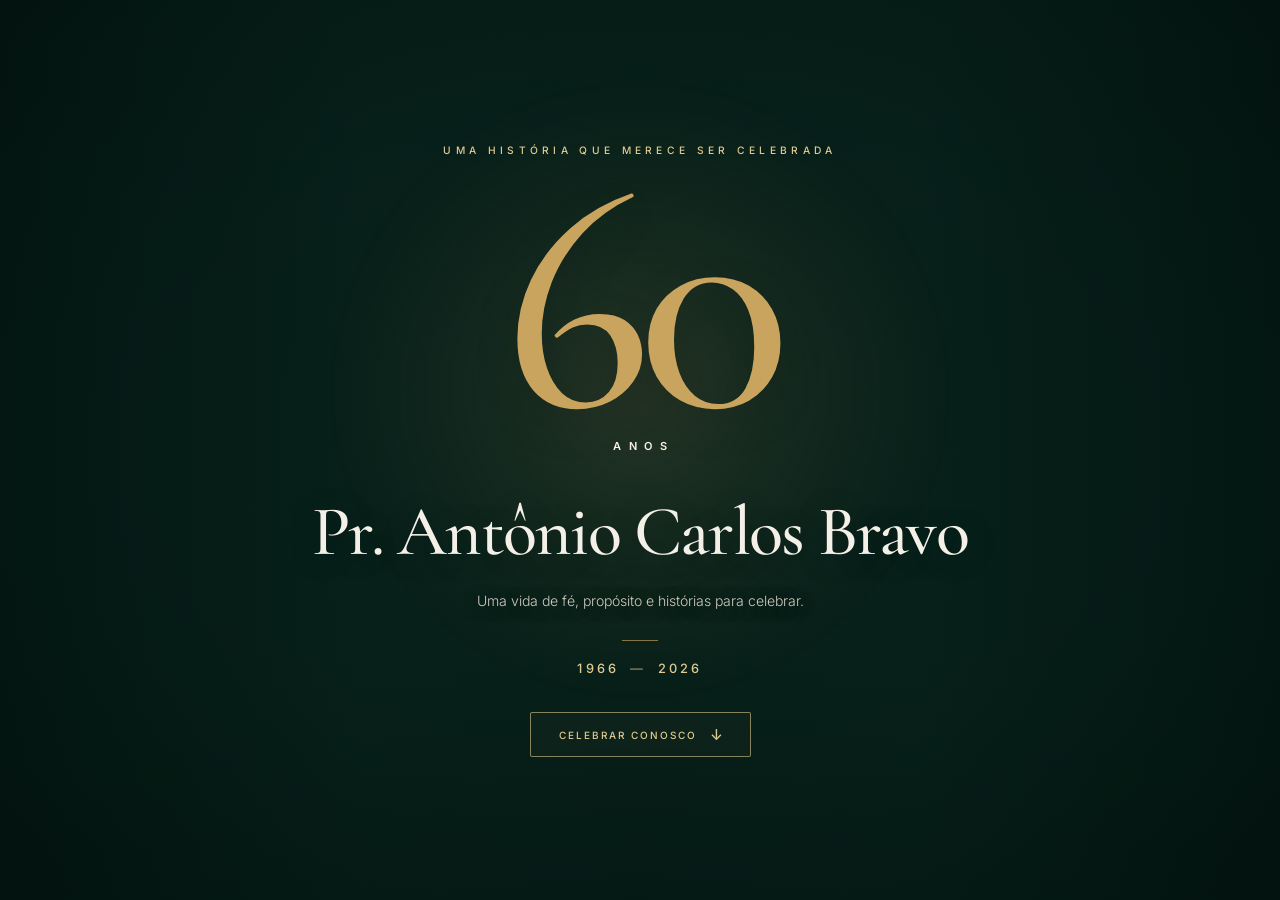
==== index.html @ b77ec7ce "Update index.html" ====
<!DOCTYPE html>
<html lang="pt-BR">

<head>
  <meta charset="UTF-8">

  <meta
    name="viewport"
    content="width=device-width, initial-scale=1.0"
  >

  <meta name="theme-color" content="#071d18">

  <title>60 anos | Uma história para celebrar</title>

  <!-- Fontes -->
  <link rel="preconnect" href="https://fonts.googleapis.com">

  <link
    rel="preconnect"
    href="https://fonts.gstatic.com"
    crossorigin
  >

  <link
    href="https://fonts.googleapis.com/css2?family=Cormorant+Garamond:wght@400;500;600&family=Inter:wght@300;400;500;600&display=swap"
    rel="stylesheet"
  >

  <link rel="stylesheet" href="style.css">
</head>


<body>

  <!-- ============================= -->
  <!-- CAPA DO CONVITE -->
  <!-- ============================= -->

 <section class="hero">

  <!-- Foto com efeito de memória -->
  <div 
    class="hero-photo"
    aria-hidden="true"
  ></div>

  <!-- Tom verde cinematográfico -->
  <div 
    class="hero-overlay"
    aria-hidden="true"
  ></div>

  <!-- Luz dourada -->
  <div 
    class="hero-glow"
    aria-hidden="true"
  ></div>

    <!-- Conteúdo -->
    <div class="hero-content">

      <p class="eyebrow">
        Uma história que merece ser celebrada
      </p>


      <div class="anniversary">

        <span class="number">
          60
        </span>

        <span class="years">
          ANOS
        </span>

      </div>


      <h1>
        Pr. Antônio Carlos Bravo
      </h1>


      <p class="description">
        Uma vida de fé, propósito e histórias para celebrar.
      </p>


      <div class="divider"></div>


      <p class="period">
        1966 <span>—</span> 2026
      </p>


      <a
        href="#experiencia"
        class="celebrate-button"
      >

        <span class="button-text">
          Celebrar conosco
        </span>

        <span
          class="arrow"
          aria-hidden="true"
        >
          ↓
        </span>

      </a>

    </div>

  </section>


  <!-- ============================= -->
  <!-- PRÓXIMA ETAPA -->
  <!-- ============================= -->

  <main id="experiencia">

    <!--
      Na próxima etapa colocaremos aqui:

      - convite
      - data
      - horário
      - localização
      - linha do tempo
      - 20 anos em Sinop
      - confirmação
      - Pix
    -->

  </main>

</body>

</html>
---- style.css ----
/* =========================================================
   RESET
========================================================= */

* {
  margin: 0;
  padding: 0;
  box-sizing: border-box;
}


:root {

  /* verdes */

  --verde-principal: #123b32;

  --verde-profundo: #071d18;

  --verde-preto: #04130f;


  /* dourados */

  --dourado: #c9a45f;

  --dourado-claro: #e1ca91;


  /* neutros */

  --marfim: #f5f0e7;

  --cinza-claro: #d1cac0;
}


html {
  scroll-behavior: smooth;
}


body {

  min-height: 100%;

  background: var(--verde-profundo);

  color: var(--marfim);

  font-family: "Inter", sans-serif;

  -webkit-font-smoothing: antialiased;

  text-rendering: optimizeLegibility;
}



/* =========================================================
   CAPA
========================================================= */

.hero {

  width: 100%;

  min-height: 100vh;
  min-height: 100svh;

  position: relative;

  display: flex;

  align-items: center;

  justify-content: center;

  overflow: hidden;

  padding:

    max(45px, env(safe-area-inset-top))

    24px

    max(45px, env(safe-area-inset-bottom));

  text-align: center;

  isolation: isolate;

  background: var(--verde-profundo);
}



/* =========================================================
   FOTO
========================================================= */

.hero-photo {

  position: absolute;

  inset: -2%;

  z-index: -4;

  background-image:
    url("images/pastor-casal.jpg");

  background-size: cover;

  /*
    Ajustado pensando especificamente
    na foto vertical do casal.
  */

  background-position:
    center 25%;

  filter:

    saturate(0.72)

    contrast(0.93)

    brightness(0.78);

  transform: scale(1.035);
}



/* =========================================================
   CAMADA VERDE SOBRE A FOTO
========================================================= */

.hero-overlay {

  position: absolute;

  inset: 0;

  z-index: -3;

  background:

    /*
      Escurecimento lateral.
      Ajuda o texto a continuar protagonista.
    */

    linear-gradient(
      90deg,

      rgba(4, 24, 19, 0.90) 0%,

      rgba(7, 35, 28, 0.66) 28%,

      rgba(7, 35, 28, 0.55) 50%,

      rgba(7, 35, 28, 0.66) 72%,

      rgba(4, 24, 19, 0.90) 100%
    ),


    /*
      Gradiente vertical.
      Faz a fotografia desaparecer no verde.
    */

    linear-gradient(
      180deg,

      rgba(7, 29, 24, 0.58) 0%,

      rgba(7, 29, 24, 0.62) 40%,

      rgba(7, 29, 24, 0.82) 72%,

      rgba(4, 19, 15, 0.97) 100%
    );
}



/*
  Pequena vinheta para criar
  aparência mais editorial.
*/

.hero::after {

  content: "";

  position: absolute;

  inset: 0;

  z-index: -2;

  pointer-events: none;

  background:

    radial-gradient(
      ellipse at center,

      transparent 20%,

      rgba(2, 15, 12, 0.08) 55%,

      rgba(2, 15, 12, 0.48) 100%
    );
}



/* =========================================================
   LUZ DOURADA
========================================================= */

.hero-glow {

  position: absolute;

  z-index: -1;

  top: 10%;

  left: 50%;

  width: min(600px, 75vw);

  aspect-ratio: 1;

  transform:
    translateX(-50%);

  border-radius: 50%;

  background:

    radial-gradient(
      circle,

      rgba(201, 164, 95, 0.16) 0%,

      rgba(201, 164, 95, 0.07) 35%,

      transparent 70%
    );

  filter: blur(25px);

  pointer-events: none;
}



/* =========================================================
   CONTEÚDO
========================================================= */

.hero-content {

  width: 100%;

  max-width: 900px;

  position: relative;

  z-index: 2;

  display: flex;

  flex-direction: column;

  align-items: center;

  animation:

    entrance

    1.25s

    cubic-bezier(.22, .61, .36, 1)

    both;
}



/* =========================================================
   TEXTO SUPERIOR
========================================================= */

.eyebrow {

  margin-bottom: clamp(
    32px,
    5vh,
    50px
  );

  color: var(--dourado-claro);

  font-size: clamp(
    9px,
    0.8vw,
    12px
  );

  font-weight: 500;

  line-height: 1.5;

  letter-spacing: 0.42em;

  text-transform: uppercase;
}



/* =========================================================
   60 ANOS
========================================================= */

.anniversary {

  display: flex;

  flex-direction: column;

  align-items: center;

  margin-bottom: clamp(
    32px,
    5vh,
    52px
  );
}


.number {

  display: block;

  font-family:
    "Cormorant Garamond",
    serif;

  font-size: clamp(
    180px,
    25vw,
    330px
  );

  font-weight: 500;

  line-height: 0.63;

  letter-spacing: -0.045em;

  color: var(--dourado);

  text-shadow:

    0 15px 45px
    rgba(0, 0, 0, 0.15);
}


.years {

  display: block;

  margin-top: clamp(
    32px,
    4vh,
    44px
  );

  padding-left: 0.7em;

  color: var(--marfim);

  font-size: 11px;

  font-weight: 600;

  line-height: 1;

  letter-spacing: 0.7em;

  text-transform: uppercase;
}



/* =========================================================
   NOME
========================================================= */

h1 {

  max-width: 900px;

  margin-bottom: 22px;

  color: var(--marfim);

  font-family:
    "Cormorant Garamond",
    serif;

  font-size: clamp(
    44px,
    5.5vw,
    82px
  );

  font-weight: 500;

  line-height: 0.98;

  letter-spacing: -0.025em;

  text-shadow:

    0 4px 30px
    rgba(0, 0, 0, 0.25);
}



/* =========================================================
   FRASE
========================================================= */

.description {

  max-width: 520px;

  color: var(--cinza-claro);

  font-size: clamp(
    13px,
    1.1vw,
    16px
  );

  font-weight: 300;

  line-height: 1.8;

  text-shadow:

    0 2px 15px
    rgba(0, 0, 0, 0.5);
}



/* =========================================================
   PEQUENO DIVISOR
========================================================= */

.divider {

  width: 36px;

  height: 1px;

  margin: 27px 0 22px;

  background:
    rgba(201, 164, 95, 0.65);
}



/* =========================================================
   1966 — 2026
========================================================= */

.period {

  color: var(--dourado-claro);

  font-size: clamp(
    11px,
    1vw,
    14px
  );

  font-weight: 500;

  line-height: 1;

  letter-spacing: 0.25em;
}


.period span {

  display: inline-block;

  margin:

    0

    5px;

  opacity: 0.65;
}



/* =========================================================
   BOTÃO
========================================================= */

.celebrate-button {

  display: inline-flex;

  align-items: center;

  justify-content: center;

  gap: 13px;

  margin-top: clamp(
    28px,
    4vh,
    40px
  );

  padding:

    14px

    25px

    14px

    28px;

  border:

    1px solid

    rgba(225, 202, 145, 0.58);

  border-radius: 2px;

  background:

    rgba(201, 164, 95, 0.035);

  color: var(--dourado-claro);

  font-size: 10px;

  font-weight: 500;

  line-height: 1;

  letter-spacing: 0.2em;

  text-decoration: none;

  text-transform: uppercase;

  backdrop-filter:
    blur(4px);

  -webkit-backdrop-filter:
    blur(4px);

  transition:

    color 0.35s ease,

    background 0.35s ease,

    border-color 0.35s ease,

    transform 0.35s ease,

    box-shadow 0.35s ease;
}


.celebrate-button:hover {

  color: var(--verde-profundo);

  background: var(--dourado-claro);

  border-color:
    var(--dourado-claro);

  transform:
    translateY(-3px);

  box-shadow:

    0 15px 40px

    rgba(0, 0, 0, 0.18);
}


.arrow {

  display: inline-block;

  color: inherit;

  font-size: 15px;

  line-height: 1;

  transition:
    transform 0.35s ease;
}


.celebrate-button:hover .arrow {

  transform:
    translateY(3px);
}



/* =========================================================
   ANIMAÇÃO DE ENTRADA
========================================================= */

@keyframes entrance {

  from {

    opacity: 0;

    transform:
      translateY(18px);

  }


  to {

    opacity: 1;

    transform:
      translateY(0);

  }

}



/* =========================================================
   TABLET
========================================================= */

@media (max-width: 900px) {

  .hero-photo {

    background-position:
      center 20%;

  }

}



/* =========================================================
   CELULAR
========================================================= */

@media (max-width: 600px) {

  .hero {

    align-items: center;

    padding:

      max(35px, env(safe-area-inset-top))

      20px

      max(35px, env(safe-area-inset-bottom));

  }


  /*
    No celular a foto vertical
    funciona particularmente bem.
  */

  .hero-photo {

    inset: 0;

    background-size: cover;

    background-position:
      center 18%;

    filter:

      saturate(0.68)

      contrast(0.92)

      brightness(0.72);

    transform: none;

  }


  /*
    Deixamos a fotografia ainda mais
    discreta para não competir com o 60.
  */

  .hero-overlay {

    background:

      linear-gradient(
        90deg,

        rgba(4, 24, 19, 0.73),

        rgba(7, 35, 28, 0.53),

        rgba(4, 24, 19, 0.73)
      ),

      linear-gradient(
        180deg,

        rgba(7, 29, 24, 0.57) 0%,

        rgba(7, 29, 24, 0.64) 48%,

        rgba(4, 19, 15, 0.96) 100%
      );

  }


  .eyebrow {

    max-width: 280px;

    margin-bottom: 36px;

    font-size: 9px;

    letter-spacing: 0.35em;

  }


  .number {

    font-size:
      clamp(
        155px,
        52vw,
        220px
      );

  }


  .years {

    margin-top: 28px;

    font-size: 9px;

    letter-spacing: 0.62em;

  }


  .anniversary {

    margin-bottom: 40px;

  }


  h1 {

    max-width: 340px;

    font-size:
      clamp(
        42px,
        13vw,
        58px
      );

  }


  .description {

    max-width: 310px;

    font-size: 13px;

    line-height: 1.7;

  }


  .divider {

    margin:
      23px
      0
      20px;

  }


  .period {

    font-size: 11px;

  }


  .celebrate-button {

    margin-top: 28px;

    padding:
      14px
      22px
      14px
      25px;

    font-size: 9px;

  }

}



/* =========================================================
   CELULARES BAIXOS
========================================================= */

@media (
  max-width: 600px
)
and (
  max-height: 720px
) {

  .hero {

    padding-top: 25px;

    padding-bottom: 25px;

  }


  .eyebrow {

    margin-bottom: 25px;

  }


  .number {

    font-size: 145px;

  }


  .years {

    margin-top: 23px;

  }


  .anniversary {

    margin-bottom: 30px;

  }


  h1 {

    font-size: 40px;

    margin-bottom: 14px;

  }


  .divider {

    margin:
      17px
      0;

  }


  .celebrate-button {

    margin-top: 22px;

  }

}



/* =========================================================
   ACESSIBILIDADE
========================================================= */

@media (
  prefers-reduced-motion: reduce
) {

  html {

    scroll-behavior: auto;

  }


  .hero-content {

    animation: none;

  }


  .celebrate-button,
  .arrow {

    transition: none;

  }

}
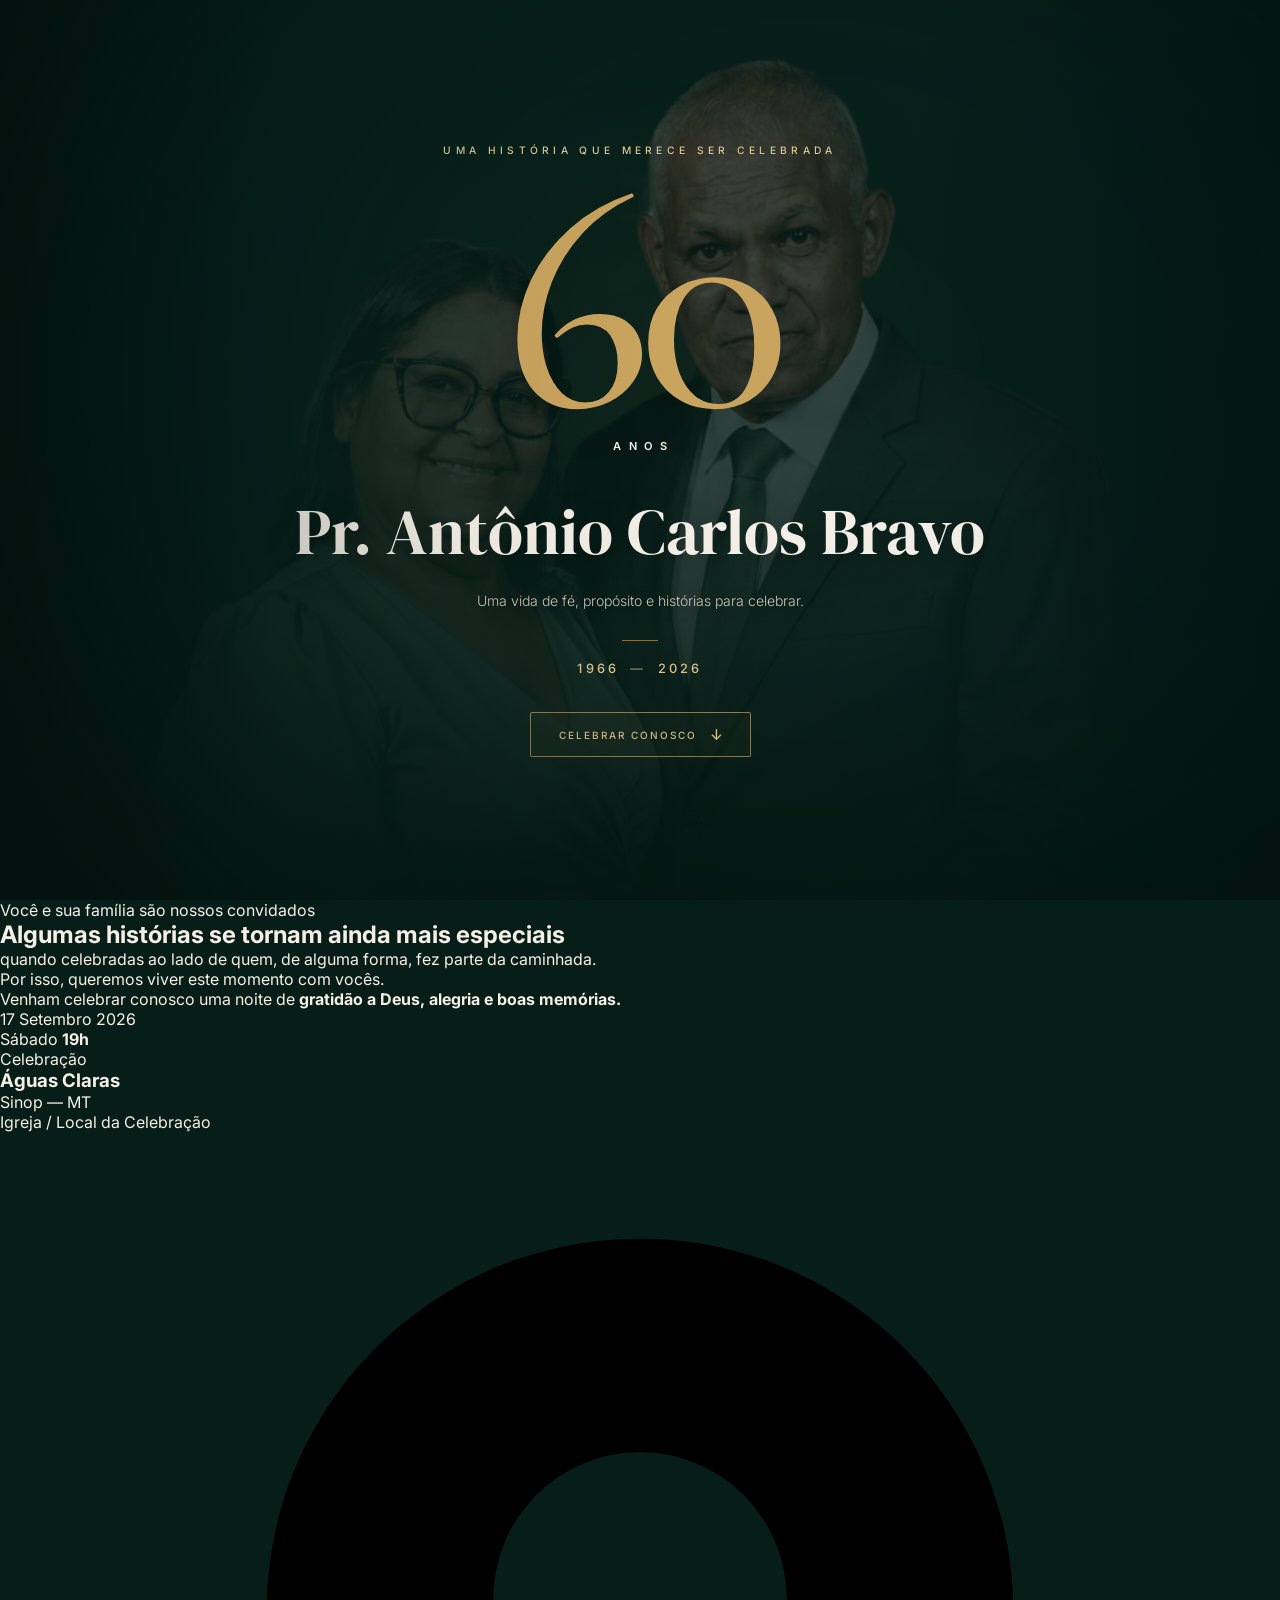
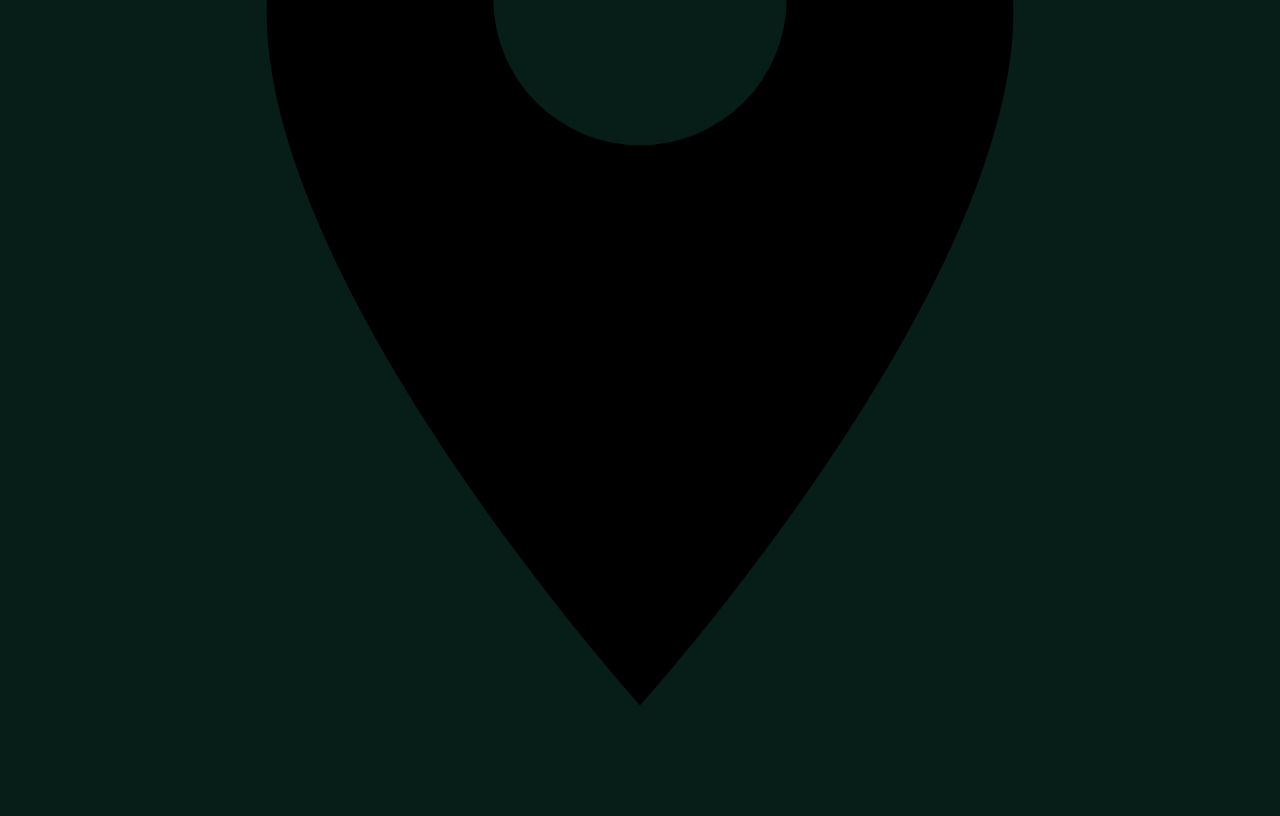
==== commit 591d7a65: "Update index.html" ====
--- a/index.html
+++ b/index.html
@@ -22,10 +22,10 @@
     crossorigin
   >
 
-  <link
-    href="https://fonts.googleapis.com/css2?family=Cormorant+Garamond:wght@400;500;600&family=Inter:wght@300;400;500;600&display=swap"
-    rel="stylesheet"
-  >
+<link
+  href="https://fonts.googleapis.com/css2?family=Cormorant+Garamond:wght@400;500;600&family=DM+Serif+Display&family=Inter:wght@300;400;500;600&display=swap"
+  rel="stylesheet"
+>
 
   <link rel="stylesheet" href="style.css">
 </head>
@@ -118,12 +118,146 @@
 
   </section>
 
-
-  <!-- ============================= -->
-  <!-- PRÓXIMA ETAPA -->
-  <!-- ============================= -->
-
-  <main id="experiencia">
+  <!-- ============================= -->
+  <!-- CONVITE -->
+  <!-- ============================= -->
+
+  <section class="convite">
+
+    <div class="convite-content">
+
+      <p class="convite-label">
+        Você e sua família são nossos convidados
+      </p>
+
+
+      <h2>
+        Algumas histórias se tornam
+        ainda mais especiais
+      </h2>
+
+
+      <p class="convite-texto">
+        quando celebradas ao lado de quem, de alguma forma,
+        fez parte da caminhada.
+      </p>
+
+
+      <div class="convite-linha"></div>
+
+
+      <p class="convite-destaque">
+        Por isso, queremos viver este momento com vocês.
+      </p>
+
+
+      <p class="convite-final">
+        Venham celebrar conosco uma noite de
+        <strong>
+          gratidão a Deus, alegria e boas memórias.
+        </strong>
+      </p>
+
+
+
+      <!-- ============================= -->
+      <!-- QUADRO DO EVENTO -->
+      <!-- ============================= -->
+
+      <div class="event-frame">
+
+        <!-- detalhes dourados -->
+        <span
+          class="frame-line frame-top"
+          aria-hidden="true"
+        ></span>
+
+        <span
+          class="frame-line frame-bottom"
+          aria-hidden="true"
+        ></span>
+
+
+
+        <!-- DATA -->
+        <div class="event-column event-date">
+
+          <span class="event-number">
+            17
+          </span>
+
+          <span class="event-month">
+            Setembro
+          </span>
+
+          <span class="event-year">
+            2026
+          </span>
+
+        </div>
+
+
+
+        <!-- HORÁRIO -->
+        <div class="event-column event-time">
+
+          <span class="event-small">
+            Sábado
+          </span>
+
+          <strong>
+            19h
+          </strong>
+
+        </div>
+
+
+<!-- LOCAL -->
+<div class="event-column event-place">
+
+  <span class="event-small">
+    Celebração
+  </span>
+
+  <h3>
+    Águas Claras
+  </h3>
+
+  <p>
+    Sinop — MT
+  </p>
+
+  <p class="event-location">
+    Igreja / Local da Celebração
+  </p>
+
+  <a
+    href="COLE_AQUI_O_LINK_DO_GOOGLE_MAPS"
+    target="_blank"
+    rel="noopener noreferrer"
+    class="map-pin"
+    aria-label="Abrir localização no Google Maps"
+  >
+    <svg
+      viewBox="0 0 24 24"
+      aria-hidden="true"
+    >
+      <path
+        d="M12 2C8.13 2 5 5.13 5 9c0 5.25 7 13 7 13s7-7.75 7-13c0-3.87-3.13-7-7-7zm0 9.5A2.5 2.5 0 1 1 12 6a2.5 2.5 0 0 1 0 5.5z"
+      />
+    </svg>
+  </a>
+
+</div>
+
+</div>
+<!-- fim event-frame -->
+
+</div>
+<!-- fim convite-content -->
+
+</section>
+<!-- fim convite -->
 
     <!--
       Na próxima etapa colocaremos aqui:
--- a/style.css
+++ b/style.css
@@ -100,124 +100,97 @@
 ========================================================= */
 
 .hero-photo {
-
   position: absolute;
-
-  inset: -2%;
-
-  z-index: -4;
-
-  background-image:
-    url("images/pastor-casal.jpg");
+  inset: 0;
+
+  z-index: 0;
+
+  background-image: url("assests/hero.png");
 
   background-size: cover;
-
-  /*
-    Ajustado pensando especificamente
-    na foto vertical do casal.
-  */
-
-  background-position:
-    center 25%;
+  background-position: 65% 30%;
 
   filter:
-
-    saturate(0.72)
-
-    contrast(0.93)
-
-    brightness(0.78);
-
-  transform: scale(1.035);
-}
-
+    saturate(0.62)
+    contrast(0.95)
+    brightness(0.72);
+
+  transform: scale(1.02);
+}
 
 
 /* =========================================================
    CAMADA VERDE SOBRE A FOTO
+   EFEITO DE MEMÓRIA
 ========================================================= */
 
 .hero-overlay {
-
   position: absolute;
-
   inset: 0;
 
-  z-index: -3;
+  z-index: 1;
+
+  pointer-events: none;
 
   background:
 
-    /*
-      Escurecimento lateral.
-      Ajuda o texto a continuar protagonista.
-    */
-
+    /* escurecimento lateral */
     linear-gradient(
       90deg,
 
-      rgba(4, 24, 19, 0.90) 0%,
-
-      rgba(7, 35, 28, 0.66) 28%,
-
-      rgba(7, 35, 28, 0.55) 50%,
-
-      rgba(7, 35, 28, 0.66) 72%,
+      rgba(4, 24, 19, 0.95) 0%,
+
+      rgba(7, 35, 28, 0.74) 22%,
+
+      rgba(7, 35, 28, 0.42) 52%,
+
+      rgba(7, 35, 28, 0.50) 72%,
 
       rgba(4, 24, 19, 0.90) 100%
     ),
 
-
-    /*
-      Gradiente vertical.
-      Faz a fotografia desaparecer no verde.
-    */
-
+    /* desaparecimento vertical */
     linear-gradient(
       180deg,
 
-      rgba(7, 29, 24, 0.58) 0%,
-
-      rgba(7, 29, 24, 0.62) 40%,
-
-      rgba(7, 29, 24, 0.82) 72%,
-
-      rgba(4, 19, 15, 0.97) 100%
+      rgba(7, 29, 24, 0.35) 0%,
+
+      rgba(7, 29, 24, 0.42) 40%,
+
+      rgba(7, 29, 24, 0.72) 72%,
+
+      rgba(4, 19, 15, 0.98) 100%
     );
 }
 
 
-
-/*
-  Pequena vinheta para criar
-  aparência mais editorial.
-*/
+/* =========================================================
+   VINHETA / MEMÓRIA
+========================================================= */
 
 .hero::after {
-
   content: "";
 
   position: absolute;
-
   inset: 0;
 
-  z-index: -2;
+  z-index: 2;
 
   pointer-events: none;
 
   background:
-
     radial-gradient(
-      ellipse at center,
-
-      transparent 20%,
-
-      rgba(2, 15, 12, 0.08) 55%,
-
-      rgba(2, 15, 12, 0.48) 100%
+      ellipse 72% 88% at 63% 42%,
+
+      transparent 18%,
+
+      rgba(2, 15, 12, 0.04) 42%,
+
+      rgba(2, 15, 12, 0.22) 65%,
+
+      rgba(2, 15, 12, 0.62) 100%
     );
 }
-
-
 
 /* =========================================================
    LUZ DOURADA
@@ -406,35 +379,23 @@
 ========================================================= */
 
 h1 {
-
-  max-width: 900px;
-
+  max-width: 950px;
   margin-bottom: 22px;
 
+  font-family: "DM Serif Display", serif;
+
+  font-size: clamp(42px, 5vw, 76px);
+  font-weight: 400;
+  line-height: 1.08;
+
+  /* importante: não comprimir o Antônio */
+  letter-spacing: 0;
+
   color: var(--marfim);
 
-  font-family:
-    "Cormorant Garamond",
-    serif;
-
-  font-size: clamp(
-    44px,
-    5.5vw,
-    82px
-  );
-
-  font-weight: 500;
-
-  line-height: 0.98;
-
-  letter-spacing: -0.025em;
-
   text-shadow:
-
-    0 4px 30px
-    rgba(0, 0, 0, 0.25);
-}
-
+    0 4px 30px rgba(0, 0, 0, 0.25);
+}
 
 
 /* =========================================================
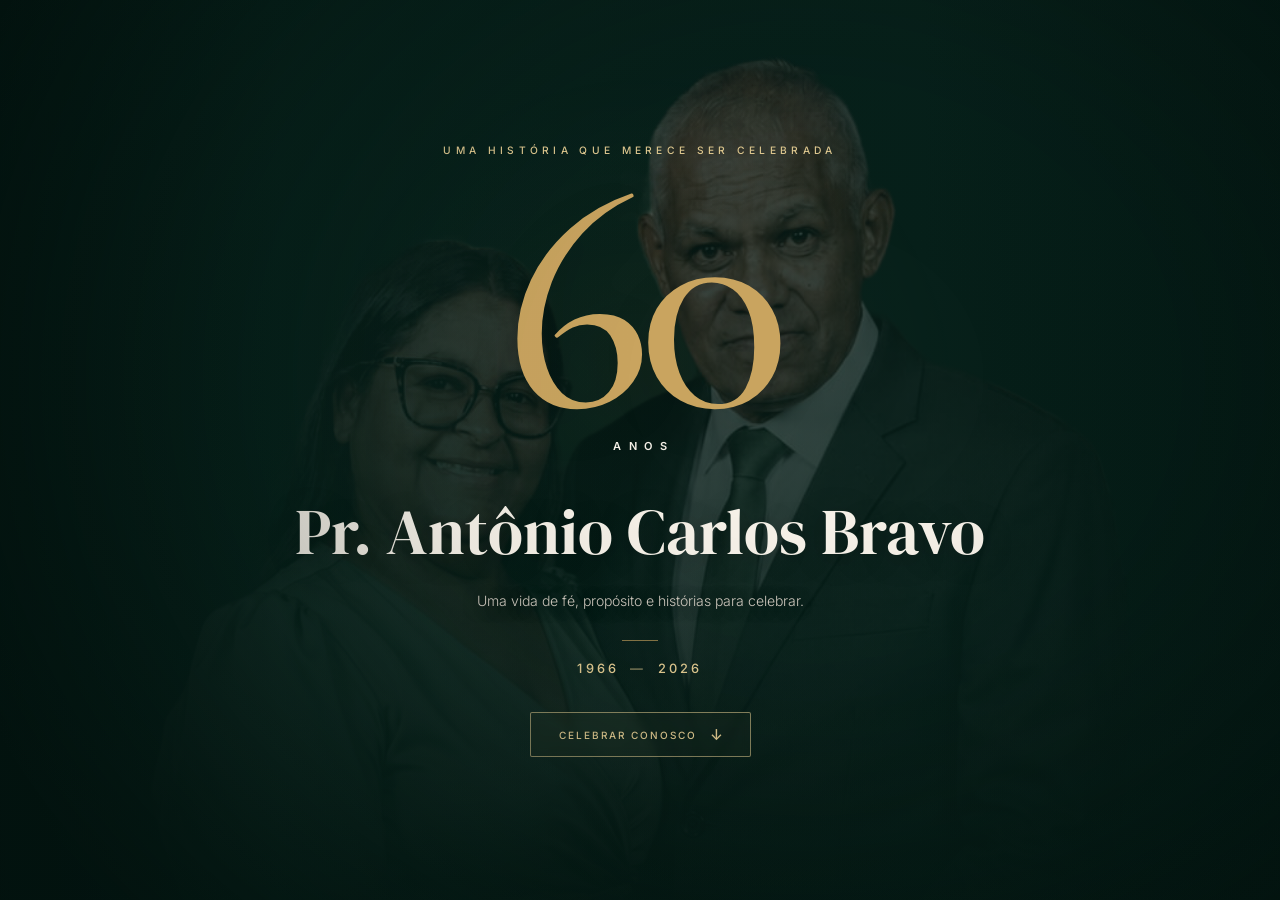
==== commit 2eac8a25: "Update index.html" ====
--- a/index.html
+++ b/index.html
@@ -118,147 +118,6 @@
 
   </section>
 
-  <!-- ============================= -->
-  <!-- CONVITE -->
-  <!-- ============================= -->
-
-  <section class="convite">
-
-    <div class="convite-content">
-
-      <p class="convite-label">
-        Você e sua família são nossos convidados
-      </p>
-
-
-      <h2>
-        Algumas histórias se tornam
-        ainda mais especiais
-      </h2>
-
-
-      <p class="convite-texto">
-        quando celebradas ao lado de quem, de alguma forma,
-        fez parte da caminhada.
-      </p>
-
-
-      <div class="convite-linha"></div>
-
-
-      <p class="convite-destaque">
-        Por isso, queremos viver este momento com vocês.
-      </p>
-
-
-      <p class="convite-final">
-        Venham celebrar conosco uma noite de
-        <strong>
-          gratidão a Deus, alegria e boas memórias.
-        </strong>
-      </p>
-
-
-
-      <!-- ============================= -->
-      <!-- QUADRO DO EVENTO -->
-      <!-- ============================= -->
-
-      <div class="event-frame">
-
-        <!-- detalhes dourados -->
-        <span
-          class="frame-line frame-top"
-          aria-hidden="true"
-        ></span>
-
-        <span
-          class="frame-line frame-bottom"
-          aria-hidden="true"
-        ></span>
-
-
-
-        <!-- DATA -->
-        <div class="event-column event-date">
-
-          <span class="event-number">
-            17
-          </span>
-
-          <span class="event-month">
-            Setembro
-          </span>
-
-          <span class="event-year">
-            2026
-          </span>
-
-        </div>
-
-
-
-        <!-- HORÁRIO -->
-        <div class="event-column event-time">
-
-          <span class="event-small">
-            Sábado
-          </span>
-
-          <strong>
-            19h
-          </strong>
-
-        </div>
-
-
-<!-- LOCAL -->
-<div class="event-column event-place">
-
-  <span class="event-small">
-    Celebração
-  </span>
-
-  <h3>
-    Águas Claras
-  </h3>
-
-  <p>
-    Sinop — MT
-  </p>
-
-  <p class="event-location">
-    Igreja / Local da Celebração
-  </p>
-
-  <a
-    href="COLE_AQUI_O_LINK_DO_GOOGLE_MAPS"
-    target="_blank"
-    rel="noopener noreferrer"
-    class="map-pin"
-    aria-label="Abrir localização no Google Maps"
-  >
-    <svg
-      viewBox="0 0 24 24"
-      aria-hidden="true"
-    >
-      <path
-        d="M12 2C8.13 2 5 5.13 5 9c0 5.25 7 13 7 13s7-7.75 7-13c0-3.87-3.13-7-7-7zm0 9.5A2.5 2.5 0 1 1 12 6a2.5 2.5 0 0 1 0 5.5z"
-      />
-    </svg>
-  </a>
-
-</div>
-
-</div>
-<!-- fim event-frame -->
-
-</div>
-<!-- fim convite-content -->
-
-</section>
-<!-- fim convite -->
-
     <!--
       Na próxima etapa colocaremos aqui:
 
--- a/style.css
+++ b/style.css
@@ -1,140 +1,74 @@
-/* =========================================================
-   RESET
-========================================================= */
-
+/* RESET */
 * {
   margin: 0;
   padding: 0;
   box-sizing: border-box;
 }
 
-
 :root {
-
-  /* verdes */
-
   --verde-principal: #123b32;
-
   --verde-profundo: #071d18;
-
   --verde-preto: #04130f;
-
-
-  /* dourados */
-
   --dourado: #c9a45f;
-
   --dourado-claro: #e1ca91;
-
-
-  /* neutros */
-
   --marfim: #f5f0e7;
-
   --cinza-claro: #d1cac0;
 }
-
 
 html {
   scroll-behavior: smooth;
 }
 
-
 body {
-
   min-height: 100%;
-
   background: var(--verde-profundo);
-
   color: var(--marfim);
-
   font-family: "Inter", sans-serif;
-
   -webkit-font-smoothing: antialiased;
-
   text-rendering: optimizeLegibility;
 }
 
-
-
-/* =========================================================
-   CAPA
-========================================================= */
-
+/* CAPA */
 .hero {
-
   width: 100%;
-
   min-height: 100vh;
   min-height: 100svh;
-
   position: relative;
-
   display: flex;
-
   align-items: center;
-
   justify-content: center;
-
   overflow: hidden;
-
-  padding:
-
-    max(45px, env(safe-area-inset-top))
+  padding: max(45px, env(safe-area-inset-top))
 
     24px
 
     max(45px, env(safe-area-inset-bottom));
-
   text-align: center;
-
   isolation: isolate;
-
   background: var(--verde-profundo);
 }
 
-
-
-/* =========================================================
-   FOTO
-========================================================= */
-
+/* FOTO */
 .hero-photo {
   position: absolute;
   inset: 0;
-
   z-index: 0;
-
   background-image: url("assests/hero.png");
-
   background-size: cover;
   background-position: 65% 30%;
-
-  filter:
-    saturate(0.62)
+  filter: saturate(0.62)
     contrast(0.95)
     brightness(0.72);
-
   transform: scale(1.02);
 }
 
-
-/* =========================================================
-   CAMADA VERDE SOBRE A FOTO
-   EFEITO DE MEMÓRIA
-========================================================= */
-
+/* CAMADA VERDE SOBRE A FOTO EFEITO DE MEMÓRIA */
 .hero-overlay {
   position: absolute;
   inset: 0;
-
   z-index: 1;
-
   pointer-events: none;
-
-  background:
-
-    /* escurecimento lateral */
+  background: /* escurecimento lateral */
     linear-gradient(
       90deg,
 
@@ -163,23 +97,14 @@
     );
 }
 
-
-/* =========================================================
-   VINHETA / MEMÓRIA
-========================================================= */
-
+/* VINHETA / MEMÓRIA */
 .hero::after {
   content: "";
-
   position: absolute;
   inset: 0;
-
   z-index: 2;
-
   pointer-events: none;
-
-  background:
-    radial-gradient(
+  background: radial-gradient(
       ellipse 72% 88% at 63% 42%,
 
       transparent 18%,
@@ -192,32 +117,17 @@
     );
 }
 
-/* =========================================================
-   LUZ DOURADA
-========================================================= */
-
+/* LUZ DOURADA */
 .hero-glow {
-
   position: absolute;
-
   z-index: -1;
-
   top: 10%;
-
   left: 50%;
-
   width: min(600px, 75vw);
-
   aspect-ratio: 1;
-
-  transform:
-    translateX(-50%);
-
+  transform: translateX(-50%);
   border-radius: 50%;
-
-  background:
-
-    radial-gradient(
+  background: radial-gradient(
       circle,
 
       rgba(201, 164, 95, 0.16) 0%,
@@ -226,37 +136,20 @@
 
       transparent 70%
     );
-
   filter: blur(25px);
-
   pointer-events: none;
 }
 
-
-
-/* =========================================================
-   CONTEÚDO
-========================================================= */
-
+/* CONTEÚDO */
 .hero-content {
-
   width: 100%;
-
   max-width: 900px;
-
   position: relative;
-
   z-index: 2;
-
   display: flex;
-
   flex-direction: column;
-
   align-items: center;
-
-  animation:
-
-    entrance
+  animation: entrance
 
     1.25s
 
@@ -265,51 +158,30 @@
     both;
 }
 
-
-
-/* =========================================================
-   TEXTO SUPERIOR
-========================================================= */
-
+/* TEXTO SUPERIOR */
 .eyebrow {
-
   margin-bottom: clamp(
     32px,
     5vh,
     50px
   );
-
   color: var(--dourado-claro);
-
   font-size: clamp(
     9px,
     0.8vw,
     12px
   );
-
-  font-weight: 500;
-
+  font-weight: 500;
   line-height: 1.5;
-
   letter-spacing: 0.42em;
-
   text-transform: uppercase;
 }
 
-
-
-/* =========================================================
-   60 ANOS
-========================================================= */
-
+/* 60 ANOS */
 .anniversary {
-
   display: flex;
-
   flex-direction: column;
-
   align-items: center;
-
   margin-bottom: clamp(
     32px,
     5vh,
@@ -317,235 +189,129 @@
   );
 }
 
-
 .number {
-
   display: block;
-
-  font-family:
-    "Cormorant Garamond",
+  font-family: "Cormorant Garamond",
     serif;
-
   font-size: clamp(
     180px,
     25vw,
     330px
   );
-
-  font-weight: 500;
-
+  font-weight: 500;
   line-height: 0.63;
-
   letter-spacing: -0.045em;
-
   color: var(--dourado);
-
-  text-shadow:
-
-    0 15px 45px
+  text-shadow: 0 15px 45px
     rgba(0, 0, 0, 0.15);
 }
 
-
 .years {
-
   display: block;
-
   margin-top: clamp(
     32px,
     4vh,
     44px
   );
-
   padding-left: 0.7em;
-
   color: var(--marfim);
-
   font-size: 11px;
-
   font-weight: 600;
-
   line-height: 1;
-
   letter-spacing: 0.7em;
-
   text-transform: uppercase;
 }
 
-
-
-/* =========================================================
-   NOME
-========================================================= */
-
+/* NOME */
 h1 {
   max-width: 950px;
   margin-bottom: 22px;
-
   font-family: "DM Serif Display", serif;
-
   font-size: clamp(42px, 5vw, 76px);
   font-weight: 400;
   line-height: 1.08;
-
-  /* importante: não comprimir o Antônio */
   letter-spacing: 0;
-
   color: var(--marfim);
-
-  text-shadow:
-    0 4px 30px rgba(0, 0, 0, 0.25);
-}
-
-
-/* =========================================================
-   FRASE
-========================================================= */
-
+  text-shadow: 0 4px 30px rgba(0, 0, 0, 0.25);
+}
+
+/* FRASE */
 .description {
-
   max-width: 520px;
-
   color: var(--cinza-claro);
-
   font-size: clamp(
     13px,
     1.1vw,
     16px
   );
-
   font-weight: 300;
-
   line-height: 1.8;
-
-  text-shadow:
-
-    0 2px 15px
+  text-shadow: 0 2px 15px
     rgba(0, 0, 0, 0.5);
 }
 
-
-
-/* =========================================================
-   PEQUENO DIVISOR
-========================================================= */
-
+/* PEQUENO DIVISOR */
 .divider {
-
   width: 36px;
-
   height: 1px;
-
   margin: 27px 0 22px;
-
-  background:
-    rgba(201, 164, 95, 0.65);
-}
-
-
-
-/* =========================================================
-   1966 — 2026
-========================================================= */
-
+  background: rgba(201, 164, 95, 0.65);
+}
+
+/* 1966 — 2026 */
 .period {
-
   color: var(--dourado-claro);
-
   font-size: clamp(
     11px,
     1vw,
     14px
   );
-
-  font-weight: 500;
-
+  font-weight: 500;
   line-height: 1;
-
   letter-spacing: 0.25em;
 }
 
-
 .period span {
-
   display: inline-block;
-
-  margin:
-
-    0
+  margin: 0
 
     5px;
-
   opacity: 0.65;
 }
 
-
-
-/* =========================================================
-   BOTÃO
-========================================================= */
-
+/* BOTÃO */
 .celebrate-button {
-
   display: inline-flex;
-
   align-items: center;
-
   justify-content: center;
-
   gap: 13px;
-
   margin-top: clamp(
     28px,
     4vh,
     40px
   );
-
-  padding:
+  padding: 14px
+
+    25px
 
     14px
 
-    25px
-
-    14px
-
     28px;
-
-  border:
-
-    1px solid
+  border: 1px solid
 
     rgba(225, 202, 145, 0.58);
-
   border-radius: 2px;
-
-  background:
-
-    rgba(201, 164, 95, 0.035);
-
+  background: rgba(201, 164, 95, 0.035);
   color: var(--dourado-claro);
-
   font-size: 10px;
-
-  font-weight: 500;
-
+  font-weight: 500;
   line-height: 1;
-
   letter-spacing: 0.2em;
-
   text-decoration: none;
-
   text-transform: uppercase;
-
-  backdrop-filter:
-    blur(4px);
-
-  -webkit-backdrop-filter:
-    blur(4px);
-
-  transition:
-
-    color 0.35s ease,
+  backdrop-filter: blur(4px);
+  -webkit-backdrop-filter: blur(4px);
+  transition: color 0.35s ease,
 
     background 0.35s ease,
 
@@ -556,154 +322,482 @@
     box-shadow 0.35s ease;
 }
 
-
 .celebrate-button:hover {
-
   color: var(--verde-profundo);
-
   background: var(--dourado-claro);
-
-  border-color:
-    var(--dourado-claro);
-
-  transform:
-    translateY(-3px);
-
-  box-shadow:
-
-    0 15px 40px
+  border-color: var(--dourado-claro);
+  transform: translateY(-3px);
+  box-shadow: 0 15px 40px
 
     rgba(0, 0, 0, 0.18);
 }
 
-
 .arrow {
-
   display: inline-block;
-
   color: inherit;
-
   font-size: 15px;
-
   line-height: 1;
-
-  transition:
+  transition: transform 0.35s ease;
+}
+
+.celebrate-button:hover .arrow {
+  transform: translateY(3px);
+}
+
+/* ANIMAÇÃO DE ENTRADA */
+@keyframes entrance {
+  from {
+    opacity: 0;
+    transform: translateY(18px);
+  }
+
+  to {
+    opacity: 1;
+    transform: translateY(0);
+  }
+}
+
+/* SEÇÃO CONVITE */
+.convite {
+  position: relative;
+  width: 100%;
+  padding: clamp(90px, 12vw, 150px)
+    24px;
+  overflow: hidden;
+  text-align: center;
+  background: linear-gradient(
+      180deg,
+      var(--verde-preto) 0%,
+      var(--verde-profundo) 35%,
+      #0a2720 100%
+    );
+  color: var(--marfim);
+}
+
+.convite::before {
+  content: "";
+  position: absolute;
+  top: 10%;
+  left: 50%;
+  width: min(700px, 90vw);
+  aspect-ratio: 1;
+  transform: translateX(-50%);
+  border-radius: 50%;
+  background: radial-gradient(
+      circle,
+      rgba(201, 164, 95, 0.07) 0%,
+      rgba(201, 164, 95, 0.025) 38%,
+      transparent 72%
+    );
+  filter: blur(25px);
+  pointer-events: none;
+}
+
+/* CONTEÚDO DO CONVITE */
+.convite-content {
+  position: relative;
+  z-index: 1;
+  width: min(100%, 1000px);
+  margin: 0 auto;
+  display: flex;
+  flex-direction: column;
+  align-items: center;
+}
+
+/* TEXTO SUPERIOR */
+.convite-label {
+  margin-bottom: 28px;
+  color: var(--dourado-claro);
+  font-size: clamp(
+    9px,
+    0.8vw,
+    11px
+  );
+  font-weight: 500;
+  line-height: 1.6;
+  letter-spacing: 0.35em;
+  text-transform: uppercase;
+}
+
+/* TÍTULO */
+.convite h2 {
+  max-width: 780px;
+  margin-bottom: 28px;
+  font-family: "Cormorant Garamond",
+    serif;
+  font-size: clamp(
+    42px,
+    6vw,
+    72px
+  );
+  font-weight: 500;
+  line-height: 1.02;
+  letter-spacing: -0.02em;
+  color: var(--marfim);
+}
+
+/* TEXTO */
+.convite-texto {
+  max-width: 620px;
+  color: var(--cinza-claro);
+  font-size: clamp(
+    14px,
+    1.3vw,
+    17px
+  );
+  font-weight: 300;
+  line-height: 1.9;
+}
+
+/* LINHA DOURADA */
+.convite-linha {
+  width: 42px;
+  height: 1px;
+  margin: 36px
+    auto;
+  background: rgba(201, 164, 95, 0.65);
+}
+
+/* TEXTO DE DESTAQUE */
+.convite-destaque {
+  max-width: 650px;
+  margin-bottom: 18px;
+  color: var(--dourado-claro);
+  font-family: "Cormorant Garamond",
+    serif;
+  font-size: clamp(
+    22px,
+    2.5vw,
+    32px
+  );
+  font-weight: 500;
+  line-height: 1.3;
+}
+
+.convite-final {
+  max-width: 650px;
+  color: var(--cinza-claro);
+  font-size: clamp(
+    13px,
+    1.2vw,
+    16px
+  );
+  font-weight: 300;
+  line-height: 1.8;
+}
+
+.convite-final strong {
+  color: var(--marfim);
+  font-weight: 500;
+}
+
+/* QUADRO DO EVENTO */
+.event-frame {
+  position: relative;
+  width: min(100%, 900px);
+  margin-top: clamp(
+      60px,
+      9vw,
+      100px
+    );
+  padding: 55px
+    45px;
+  display: grid;
+  grid-template-columns: repeat(3, 1fr);
+  align-items: center;
+  gap: 20px;
+  border-left: 1px solid
+    rgba(201, 164, 95, 0.16);
+  border-right: 1px solid
+    rgba(201, 164, 95, 0.16);
+  background: rgba(255, 255, 255, 0.012);
+}
+
+/* DETALHES DOURADOS DO QUADRO */
+.frame-line {
+  position: absolute;
+  left: 50%;
+  width: 72%;
+  height: 1px;
+  transform: translateX(-50%);
+  background: linear-gradient(
+      90deg,
+      transparent,
+      rgba(201, 164, 95, 0.65),
+      transparent
+    );
+}
+
+.frame-top {
+  top: 0;
+}
+
+.frame-bottom {
+  bottom: 0;
+}
+
+/* COLUNAS DO EVENTO */
+.event-column {
+  min-height: 150px;
+  display: flex;
+  flex-direction: column;
+  align-items: center;
+  justify-content: center;
+  position: relative;
+}
+
+.event-column:not(:last-child)::after {
+  content: "";
+  position: absolute;
+  top: 15%;
+  right: 0;
+  width: 1px;
+  height: 70%;
+  background: linear-gradient(
+      180deg,
+      transparent,
+      rgba(201, 164, 95, 0.28),
+      transparent
+    );
+}
+
+/* DATA */
+.event-number {
+  display: block;
+  color: var(--dourado);
+  font-family: "Cormorant Garamond",
+    serif;
+  font-size: clamp(
+    74px,
+    8vw,
+    108px
+  );
+  font-weight: 500;
+  line-height: 0.75;
+}
+
+.event-month {
+  margin-top: 20px;
+  color: var(--marfim);
+  font-family: "Cormorant Garamond",
+    serif;
+  font-size: 25px;
+  line-height: 1;
+}
+
+.event-year {
+  margin-top: 8px;
+  color: var(--dourado-claro);
+  font-size: 10px;
+  font-weight: 500;
+  letter-spacing: 0.3em;
+}
+
+/* HORÁRIO */
+.event-small {
+  margin-bottom: 13px;
+  color: var(--dourado-claro);
+  font-size: 9px;
+  font-weight: 500;
+  line-height: 1;
+  letter-spacing: 0.28em;
+  text-transform: uppercase;
+}
+
+.event-time strong {
+  color: var(--marfim);
+  font-family: "Cormorant Garamond",
+    serif;
+  font-size: clamp(
+    54px,
+    6vw,
+    74px
+  );
+  font-weight: 500;
+  line-height: 1;
+}
+
+/* LOCAL */
+.event-place h3 {
+  margin-bottom: 8px;
+  color: var(--marfim);
+  font-family: "Cormorant Garamond",
+    serif;
+  font-size: clamp(
+    28px,
+    3vw,
+    38px
+  );
+  font-weight: 500;
+  line-height: 1.1;
+}
+
+.event-place > p {
+  color: var(--cinza-claro);
+  font-size: 12px;
+  font-weight: 300;
+  line-height: 1.6;
+}
+
+.event-place .event-location {
+  margin-top: 13px;
+  max-width: 210px;
+  color: rgba(209, 202, 192, 0.72);
+  font-size: 10px;
+  line-height: 1.5;
+  letter-spacing: 0.04em;
+}
+
+/* ÍCONE DO GOOGLE MAPS */
+.map-pin {
+  width: 34px;
+  height: 34px;
+  margin-top: 13px;
+  display: inline-flex;
+  align-items: center;
+  justify-content: center;
+  border: 1px solid
+    rgba(201, 164, 95, 0.18);
+  border-radius: 50%;
+  text-decoration: none;
+  opacity: 0.62;
+  transition: opacity 0.35s ease,
+    border-color 0.35s ease,
+    background 0.35s ease,
     transform 0.35s ease;
 }
 
-
-.celebrate-button:hover .arrow {
-
-  transform:
-    translateY(3px);
-}
-
-
-
-/* =========================================================
-   ANIMAÇÃO DE ENTRADA
-========================================================= */
-
-@keyframes entrance {
-
-  from {
-
-    opacity: 0;
-
-    transform:
-      translateY(18px);
-
-  }
-
-
-  to {
-
-    opacity: 1;
-
-    transform:
-      translateY(0);
-
-  }
-
-}
-
-
-
-/* =========================================================
-   TABLET
-========================================================= */
-
+.map-pin svg {
+  width: 15px;
+  height: 15px;
+  fill: var(--dourado-claro);
+}
+
+.map-pin:hover {
+  opacity: 1;
+  transform: translateY(-2px);
+  border-color: rgba(201, 164, 95, 0.55);
+  background: rgba(201, 164, 95, 0.05);
+}
+
+/* TABLET */
+@media (max-width: 800px) {
+  .event-frame {
+    padding: 45px
+      25px;
+    grid-template-columns: 1fr;
+  }
+
+  .event-column {
+    min-height: auto;
+    padding: 32px
+      0;
+  }
+
+  .event-column:not(:last-child)::after {
+    top: auto;
+    right: auto;
+    bottom: 0;
+    left: 50%;
+    width: 75%;
+    height: 1px;
+    transform: translateX(-50%);
+    background: linear-gradient(
+        90deg,
+        transparent,
+        rgba(201, 164, 95, 0.28),
+        transparent
+      );
+  }
+}
+
+/* CELULAR */
+@media (max-width: 600px) {
+  .convite {
+    padding: 85px
+      20px;
+  }
+
+  .convite-label {
+    max-width: 300px;
+    margin-bottom: 25px;
+    letter-spacing: 0.28em;
+  }
+
+  .convite h2 {
+    max-width: 350px;
+    font-size: clamp(
+        40px,
+        12vw,
+        52px
+      );
+  }
+
+  .convite-texto,
+  .convite-final {
+    max-width: 330px;
+  }
+
+  .convite-destaque {
+    max-width: 340px;
+    font-size: 25px;
+  }
+
+  .event-frame {
+    margin-top: 65px;
+    padding: 35px
+      22px;
+  }
+
+  .event-number {
+    font-size: 86px;
+  }
+
+  .event-month {
+    font-size: 24px;
+  }
+
+  .event-time strong {
+    font-size: 58px;
+  }
+
+  .event-place h3 {
+    font-size: 32px;
+  }
+}
+
+/* TABLET */
 @media (max-width: 900px) {
-
   .hero-photo {
-
-    background-position:
-      center 20%;
-
-  }
-
-}
-
-
-
-/* =========================================================
-   CELULAR
-========================================================= */
-
+    background-position: center 20%;
+  }
+}
+
+/* CELULAR */
 @media (max-width: 600px) {
-
   .hero {
-
     align-items: center;
-
-    padding:
-
-      max(35px, env(safe-area-inset-top))
+    padding: max(35px, env(safe-area-inset-top))
 
       20px
 
       max(35px, env(safe-area-inset-bottom));
-
-  }
-
-
-  /*
-    No celular a foto vertical
-    funciona particularmente bem.
-  */
+  }
 
   .hero-photo {
-
     inset: 0;
-
     background-size: cover;
-
-    background-position:
-      center 18%;
-
-    filter:
-
-      saturate(0.68)
+    background-position: center 18%;
+    filter: saturate(0.68)
 
       contrast(0.92)
 
       brightness(0.72);
-
     transform: none;
-
-  }
-
-
-  /*
-    Deixamos a fotografia ainda mais
-    discreta para não competir com o 60.
-  */
+  }
 
   .hero-overlay {
-
-    background:
-
-      linear-gradient(
+    background: linear-gradient(
         90deg,
 
         rgba(4, 24, 19, 0.73),
@@ -722,216 +816,125 @@
 
         rgba(4, 19, 15, 0.96) 100%
       );
-
-  }
-
+  }
 
   .eyebrow {
-
     max-width: 280px;
-
     margin-bottom: 36px;
-
     font-size: 9px;
-
     letter-spacing: 0.35em;
-
-  }
-
+  }
 
   .number {
-
-    font-size:
-      clamp(
+    font-size: clamp(
         155px,
         52vw,
         220px
       );
-
-  }
-
+  }
 
   .years {
-
     margin-top: 28px;
-
     font-size: 9px;
-
     letter-spacing: 0.62em;
-
-  }
-
+  }
 
   .anniversary {
-
     margin-bottom: 40px;
-
-  }
-
+  }
 
   h1 {
-
     max-width: 340px;
-
-    font-size:
-      clamp(
+    font-size: clamp(
         42px,
         13vw,
         58px
       );
-
-  }
-
+  }
 
   .description {
-
     max-width: 310px;
-
     font-size: 13px;
-
     line-height: 1.7;
-
-  }
-
+  }
 
   .divider {
-
-    margin:
-      23px
+    margin: 23px
       0
       20px;
-
-  }
-
+  }
 
   .period {
-
     font-size: 11px;
-
-  }
-
+  }
 
   .celebrate-button {
-
     margin-top: 28px;
-
-    padding:
-      14px
+    padding: 14px
       22px
       14px
       25px;
-
     font-size: 9px;
-
-  }
-
-}
-
-
-
-/* =========================================================
-   CELULARES BAIXOS
-========================================================= */
-
+  }
+}
+
+/* CELULARES BAIXOS */
 @media (
   max-width: 600px
 )
 and (
   max-height: 720px
 ) {
-
   .hero {
-
     padding-top: 25px;
-
     padding-bottom: 25px;
-
-  }
-
+  }
 
   .eyebrow {
-
     margin-bottom: 25px;
-
-  }
-
+  }
 
   .number {
-
     font-size: 145px;
-
-  }
-
+  }
 
   .years {
-
     margin-top: 23px;
-
-  }
-
+  }
 
   .anniversary {
-
     margin-bottom: 30px;
-
-  }
-
+  }
 
   h1 {
-
     font-size: 40px;
-
     margin-bottom: 14px;
-
-  }
-
+  }
 
   .divider {
-
-    margin:
-      17px
+    margin: 17px
       0;
-
-  }
-
+  }
 
   .celebrate-button {
-
     margin-top: 22px;
-
-  }
-
-}
-
-
-
-/* =========================================================
-   ACESSIBILIDADE
-========================================================= */
-
+  }
+}
+
+/* ACESSIBILIDADE */
 @media (
   prefers-reduced-motion: reduce
 ) {
-
   html {
-
     scroll-behavior: auto;
-
-  }
-
+  }
 
   .hero-content {
-
     animation: none;
-
-  }
-
+  }
 
   .celebrate-button,
   .arrow {
-
     transition: none;
-
-  }
-
-}
+  }
+}
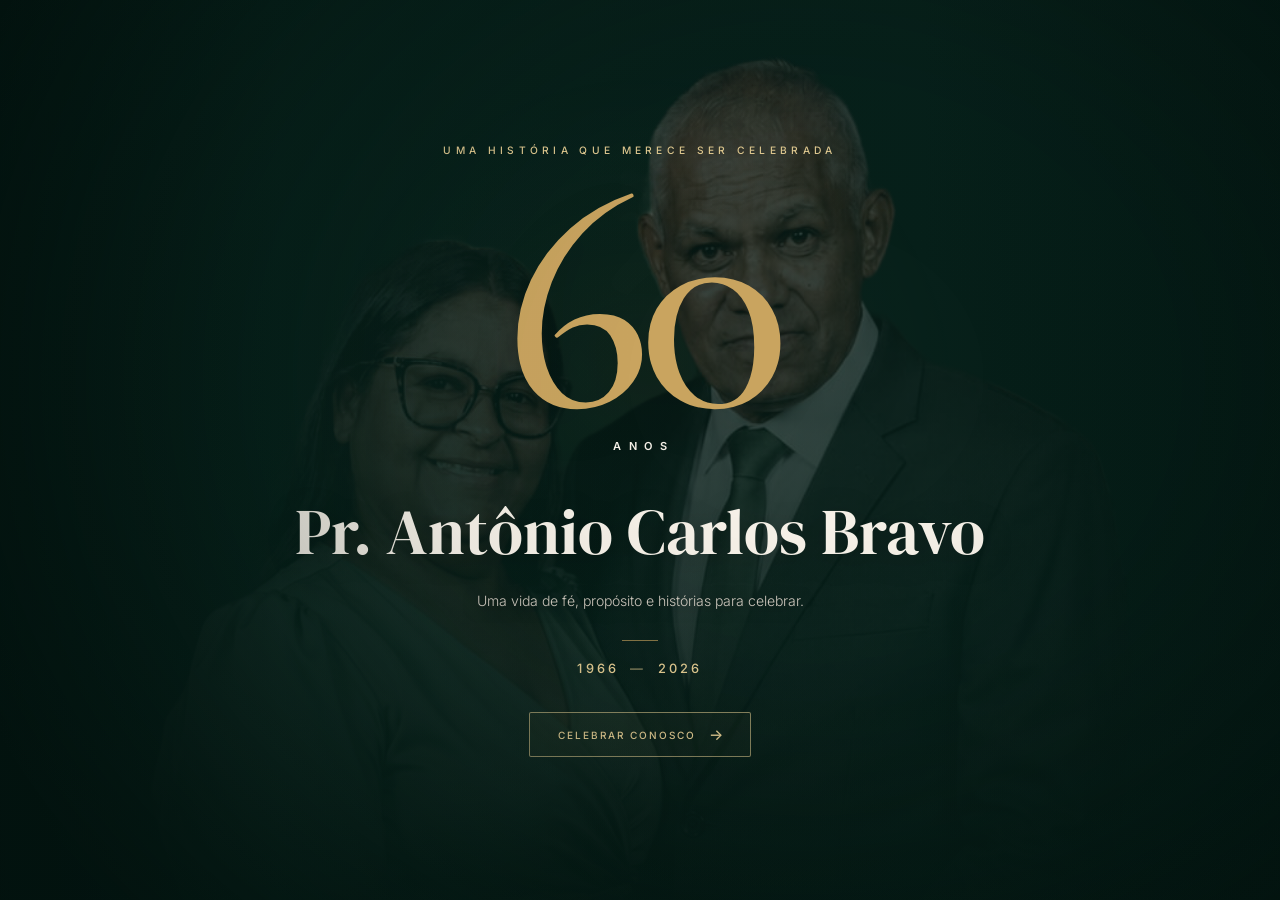
==== commit 32305aab: "Update index.html" ====
--- a/index.html
+++ b/index.html
@@ -97,27 +97,17 @@
 
 
       <a
-        href="#experiencia"
-        class="celebrate-button"
-      >
+  href="convite.html"
+  class="celebrate-button"
+>
+  <span class="button-text">
+    Celebrar conosco
+  </span>
 
-        <span class="button-text">
-          Celebrar conosco
-        </span>
-
-        <span
-          class="arrow"
-          aria-hidden="true"
-        >
-          ↓
-        </span>
-
-      </a>
-
-    </div>
-
-  </section>
-
+  <span class="arrow" aria-hidden="true">
+    →
+  </span>
+</a>
     <!--
       Na próxima etapa colocaremos aqui:
 
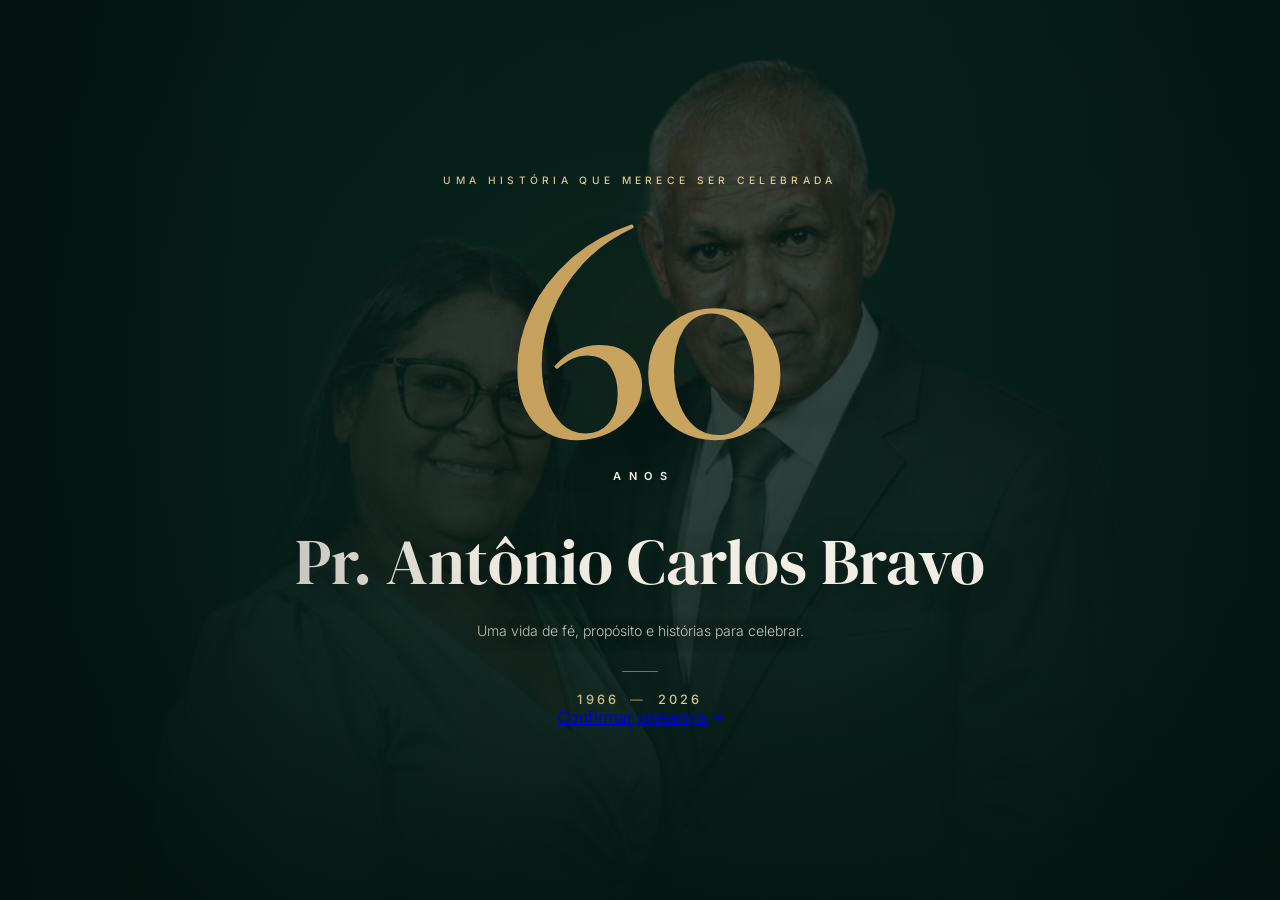
==== commit 1f46ed81: "Update index.html" ====
--- a/index.html
+++ b/index.html
@@ -96,17 +96,12 @@
       </p>
 
 
-      <a
+  <a
   href="convite.html"
-  class="celebrate-button"
+  class="confirm-button"
 >
-  <span class="button-text">
-    Celebrar conosco
-  </span>
-
-  <span class="arrow" aria-hidden="true">
-    →
-  </span>
+  <span>Confirmar presença</span>
+  <span class="arrow" aria-hidden="true">→</span>
 </a>
     <!--
       Na próxima etapa colocaremos aqui:
--- a/style.css
+++ b/style.css
@@ -357,203 +357,313 @@
   }
 }
 
-/* SEÇÃO CONVITE */
+/* =========================================================
+   CONVITE — SEGUNDA SEÇÃO
+========================================================= */
+
 .convite {
   position: relative;
   width: 100%;
-  padding: clamp(90px, 12vw, 150px)
-    24px;
+
+  padding: clamp(70px, 8vw, 105px) 24px;
+
   overflow: hidden;
   text-align: center;
-  background: linear-gradient(
+
+  color: var(--marfim);
+
+  background:
+    linear-gradient(
       180deg,
       var(--verde-preto) 0%,
-      var(--verde-profundo) 35%,
+      var(--verde-profundo) 38%,
       #0a2720 100%
     );
-  color: var(--marfim);
-}
+}
+
+
+/* brilho muito discreto */
 
 .convite::before {
   content: "";
+
   position: absolute;
-  top: 10%;
+  top: 5%;
   left: 50%;
-  width: min(700px, 90vw);
+
+  width: min(650px, 90vw);
   aspect-ratio: 1;
+
   transform: translateX(-50%);
+
   border-radius: 50%;
-  background: radial-gradient(
+
+  background:
+    radial-gradient(
       circle,
-      rgba(201, 164, 95, 0.07) 0%,
-      rgba(201, 164, 95, 0.025) 38%,
-      transparent 72%
+      rgba(201, 164, 95, 0.055),
+      transparent 68%
     );
-  filter: blur(25px);
+
+  filter: blur(30px);
+
   pointer-events: none;
 }
 
-/* CONTEÚDO DO CONVITE */
+
+/* =========================================================
+   CONTEÚDO
+========================================================= */
+
 .convite-content {
   position: relative;
   z-index: 1;
+
   width: min(100%, 1000px);
+
   margin: 0 auto;
+
   display: flex;
   flex-direction: column;
   align-items: center;
 }
 
-/* TEXTO SUPERIOR */
+
+/* =========================================================
+   TEXTO
+========================================================= */
+
 .convite-label {
-  margin-bottom: 28px;
+  margin-bottom: 22px;
+
   color: var(--dourado-claro);
-  font-size: clamp(
-    9px,
-    0.8vw,
-    11px
-  );
+
+  font-size: clamp(9px, 0.8vw, 11px);
   font-weight: 500;
   line-height: 1.6;
+
   letter-spacing: 0.35em;
+
   text-transform: uppercase;
 }
 
-/* TÍTULO */
+
 .convite h2 {
-  max-width: 780px;
-  margin-bottom: 28px;
-  font-family: "Cormorant Garamond",
+  max-width: 680px;
+
+  margin-bottom: 16px;
+
+  font-family:
+    "Cormorant Garamond",
     serif;
-  font-size: clamp(
-    42px,
-    6vw,
-    72px
-  );
+
+  font-size:
+    clamp(34px, 4vw, 48px);
+
   font-weight: 500;
-  line-height: 1.02;
-  letter-spacing: -0.02em;
+
+  line-height: 1.08;
+
+  letter-spacing: -0.015em;
+
   color: var(--marfim);
 }
 
-/* TEXTO */
+
 .convite-texto {
-  max-width: 620px;
+  max-width: 560px;
+
   color: var(--cinza-claro);
-  font-size: clamp(
-    14px,
-    1.3vw,
-    17px
-  );
+
+  font-size:
+    clamp(13px, 1.1vw, 15px);
+
   font-weight: 300;
-  line-height: 1.9;
-}
-
-/* LINHA DOURADA */
+
+  line-height: 1.7;
+}
+
+
+/* linha antiga desativada */
+
 .convite-linha {
-  width: 42px;
-  height: 1px;
-  margin: 36px
-    auto;
-  background: rgba(201, 164, 95, 0.65);
-}
-
-/* TEXTO DE DESTAQUE */
+  display: none;
+}
+
+
 .convite-destaque {
   max-width: 650px;
-  margin-bottom: 18px;
+
+  margin-top: 27px;
+  margin-bottom: 9px;
+
   color: var(--dourado-claro);
-  font-family: "Cormorant Garamond",
+
+  font-family:
+    "Cormorant Garamond",
     serif;
-  font-size: clamp(
-    22px,
-    2.5vw,
-    32px
-  );
+
+  font-size:
+    clamp(21px, 2.3vw, 29px);
+
   font-weight: 500;
+
   line-height: 1.3;
 }
 
+
 .convite-final {
-  max-width: 650px;
+  max-width: 600px;
+
   color: var(--cinza-claro);
-  font-size: clamp(
-    13px,
-    1.2vw,
-    16px
-  );
+
+  font-size:
+    clamp(12px, 1vw, 14px);
+
   font-weight: 300;
-  line-height: 1.8;
-}
+
+  line-height: 1.7;
+}
+
 
 .convite-final strong {
   color: var(--marfim);
+
   font-weight: 500;
 }
 
-/* QUADRO DO EVENTO */
+
+/* =========================================================
+   QUADRO DO EVENTO
+========================================================= */
+
 .event-frame {
   position: relative;
+
   width: min(100%, 900px);
-  margin-top: clamp(
-      60px,
-      9vw,
-      100px
-    );
-  padding: 55px
-    45px;
+
+  margin-top:
+    clamp(38px, 5vw, 55px);
+
+  padding: 48px 40px;
+
   display: grid;
-  grid-template-columns: repeat(3, 1fr);
+
+  grid-template-columns:
+    1fr 1fr 1.25fr;
+
   align-items: center;
+
   gap: 20px;
-  border-left: 1px solid
+
+  border-left:
+    1px solid
     rgba(201, 164, 95, 0.16);
-  border-right: 1px solid
+
+  border-right:
+    1px solid
     rgba(201, 164, 95, 0.16);
-  background: rgba(255, 255, 255, 0.012);
-}
-
-/* DETALHES DOURADOS DO QUADRO */
+
+  background:
+    rgba(255, 255, 255, 0.012);
+
+  transition:
+    background 0.45s ease,
+    border-color 0.45s ease,
+    box-shadow 0.45s ease;
+}
+
+
+.event-frame:hover {
+  background:
+    rgba(255, 255, 255, 0.018);
+
+  border-color:
+    rgba(201, 164, 95, 0.28);
+
+  box-shadow:
+    0 25px 70px
+    rgba(0, 0, 0, 0.10);
+}
+
+
+/* =========================================================
+   LINHAS DOURADAS
+========================================================= */
+
 .frame-line {
   position: absolute;
+
   left: 50%;
+
   width: 72%;
   height: 1px;
-  transform: translateX(-50%);
-  background: linear-gradient(
+
+  transform:
+    translateX(-50%);
+
+  background:
+    linear-gradient(
       90deg,
       transparent,
-      rgba(201, 164, 95, 0.65),
+      rgba(201, 164, 95, 0.60),
       transparent
     );
 }
 
+
 .frame-top {
   top: 0;
 }
 
+
 .frame-bottom {
   bottom: 0;
 }
 
-/* COLUNAS DO EVENTO */
+
+/* =========================================================
+   COLUNAS
+========================================================= */
+
 .event-column {
+  position: relative;
+
   min-height: 150px;
+
   display: flex;
+
   flex-direction: column;
+
   align-items: center;
   justify-content: center;
-  position: relative;
-}
+
+  cursor: default;
+
+  transform: scale(1);
+
+  transition:
+    transform 0.45s
+      cubic-bezier(.22, .61, .36, 1),
+    opacity 0.35s ease;
+}
+
+
+/* divisores */
 
 .event-column:not(:last-child)::after {
   content: "";
+
   position: absolute;
+
   top: 15%;
   right: 0;
+
   width: 1px;
   height: 70%;
-  background: linear-gradient(
+
+  background:
+    linear-gradient(
       180deg,
       transparent,
       rgba(201, 164, 95, 0.28),
@@ -561,148 +671,374 @@
     );
 }
 
-/* DATA */
+
+/* =========================================================
+   INTERATIVIDADE
+========================================================= */
+
+.event-frame:hover
+.event-column:not(:hover) {
+  opacity: 0.48;
+
+  transform:
+    scale(0.96);
+}
+
+
+.event-column:hover {
+  z-index: 3;
+
+  opacity: 1;
+
+  transform:
+    scale(1.08);
+}
+
+
+.event-date:hover {
+  transform:
+    scale(1.11);
+}
+
+
+/* =========================================================
+   DATA
+========================================================= */
+
 .event-number {
   display: block;
+
   color: var(--dourado);
-  font-family: "Cormorant Garamond",
+
+  font-family:
+    "Cormorant Garamond",
     serif;
-  font-size: clamp(
-    74px,
-    8vw,
-    108px
-  );
+
+  font-size:
+    clamp(
+      74px,
+      8vw,
+      108px
+    );
+
   font-weight: 500;
+
   line-height: 0.75;
-}
+
+  transition:
+    color 0.4s ease,
+    text-shadow 0.4s ease;
+}
+
 
 .event-month {
   margin-top: 20px;
+
   color: var(--marfim);
-  font-family: "Cormorant Garamond",
+
+  font-family:
+    "Cormorant Garamond",
     serif;
+
   font-size: 25px;
+
   line-height: 1;
-}
+
+  transition:
+    color 0.4s ease;
+}
+
 
 .event-year {
   margin-top: 8px;
+
   color: var(--dourado-claro);
+
   font-size: 10px;
+
   font-weight: 500;
+
   letter-spacing: 0.3em;
 }
 
-/* HORÁRIO */
+
+.event-date:hover
+.event-number {
+  color: var(--dourado-claro);
+
+  text-shadow:
+    0 10px 35px
+    rgba(201, 164, 95, 0.16);
+}
+
+
+.event-date:hover
+.event-month {
+  color: var(--dourado-claro);
+}
+
+
+/* =========================================================
+   HORÁRIO
+========================================================= */
+
 .event-small {
   margin-bottom: 13px;
+
   color: var(--dourado-claro);
+
   font-size: 9px;
+
   font-weight: 500;
+
   line-height: 1;
+
   letter-spacing: 0.28em;
+
   text-transform: uppercase;
 }
+
 
 .event-time strong {
   color: var(--marfim);
-  font-family: "Cormorant Garamond",
+
+  font-family:
+    "Cormorant Garamond",
     serif;
-  font-size: clamp(
-    54px,
-    6vw,
-    74px
-  );
+
+  font-size:
+    clamp(
+      54px,
+      6vw,
+      74px
+    );
+
   font-weight: 500;
+
   line-height: 1;
-}
-
-/* LOCAL */
+
+  transition:
+    color 0.4s ease,
+    text-shadow 0.4s ease;
+}
+
+
+.event-time:hover strong {
+  color: var(--dourado);
+
+  text-shadow:
+    0 10px 35px
+    rgba(201, 164, 95, 0.14);
+}
+
+
+/* =========================================================
+   LOCAL
+========================================================= */
+
 .event-place h3 {
   margin-bottom: 8px;
+
   color: var(--marfim);
-  font-family: "Cormorant Garamond",
+
+  font-family:
+    "Cormorant Garamond",
     serif;
-  font-size: clamp(
-    28px,
-    3vw,
-    38px
-  );
+
+  font-size:
+    clamp(
+      28px,
+      3vw,
+      38px
+    );
+
   font-weight: 500;
+
   line-height: 1.1;
-}
+
+  transition:
+    color 0.4s ease;
+}
+
+
+.event-place:hover h3 {
+  color: var(--dourado-claro);
+}
+
 
 .event-place > p {
   color: var(--cinza-claro);
+
   font-size: 12px;
+
   font-weight: 300;
+
   line-height: 1.6;
 }
 
-.event-place .event-location {
+
+.event-place
+.event-location {
+  max-width: 210px;
+
   margin-top: 13px;
-  max-width: 210px;
-  color: rgba(209, 202, 192, 0.72);
+
+  color:
+    rgba(209, 202, 192, 0.72);
+
   font-size: 10px;
+
   line-height: 1.5;
+
   letter-spacing: 0.04em;
 }
 
-/* ÍCONE DO GOOGLE MAPS */
+
+/* =========================================================
+   MAPA
+========================================================= */
+
 .map-pin {
-  width: 34px;
-  height: 34px;
-  margin-top: 13px;
+  width: 36px;
+  height: 36px;
+
+  margin-top: 14px;
+
   display: inline-flex;
+
   align-items: center;
   justify-content: center;
-  border: 1px solid
-    rgba(201, 164, 95, 0.18);
+
+  border:
+    1px solid
+    rgba(201, 164, 95, 0.20);
+
   border-radius: 50%;
+
   text-decoration: none;
-  opacity: 0.62;
-  transition: opacity 0.35s ease,
+
+  opacity: 0.7;
+
+  transition:
+    opacity 0.35s ease,
     border-color 0.35s ease,
     background 0.35s ease,
     transform 0.35s ease;
 }
 
+
 .map-pin svg {
   width: 15px;
   height: 15px;
-  fill: var(--dourado-claro);
-}
+
+  fill:
+    var(--dourado-claro);
+}
+
 
 .map-pin:hover {
   opacity: 1;
-  transform: translateY(-2px);
-  border-color: rgba(201, 164, 95, 0.55);
-  background: rgba(201, 164, 95, 0.05);
-}
-
-/* TABLET */
+
+  transform:
+    translateY(-3px)
+    scale(1.06);
+
+  border-color:
+    rgba(201, 164, 95, 0.65);
+
+  background:
+    rgba(201, 164, 95, 0.06);
+}
+
+
+/* =========================================================
+   TABLET
+========================================================= */
+
 @media (max-width: 800px) {
+
   .event-frame {
-    padding: 45px
-      25px;
-    grid-template-columns: 1fr;
-  }
-
-  .event-column {
+    max-width: 520px;
+
+    padding:
+      34px 26px;
+
+    grid-template-columns:
+      1fr 1fr;
+
+    gap: 0;
+  }
+
+
+  /* data e horário lado a lado */
+
+  .event-date,
+  .event-time {
+    min-height: 145px;
+
+    padding:
+      15px 10px 28px;
+  }
+
+
+  /* local abaixo */
+
+  .event-place {
+    grid-column:
+      1 / -1;
+
     min-height: auto;
-    padding: 32px
-      0;
-  }
+
+    padding:
+      32px 10px 8px;
+  }
+
+
+  /* remove divisores desktop */
 
   .event-column:not(:last-child)::after {
-    top: auto;
-    right: auto;
-    bottom: 0;
-    left: 50%;
-    width: 75%;
+    display: none;
+  }
+
+
+  /* divisor entre data e horário */
+
+  .event-time::before {
+    content: "";
+
+    position: absolute;
+
+    left: 0;
+    top: 15%;
+
+    width: 1px;
+    height: 65%;
+
+    background:
+      linear-gradient(
+        180deg,
+        transparent,
+        rgba(201, 164, 95, 0.28),
+        transparent
+      );
+  }
+
+
+  /* linha antes do local */
+
+  .event-place::before {
+    content: "";
+
+    position: absolute;
+
+    top: 0;
+    left: 15%;
+
+    width: 70%;
     height: 1px;
-    transform: translateX(-50%);
-    background: linear-gradient(
+
+    background:
+      linear-gradient(
         90deg,
         transparent,
         rgba(201, 164, 95, 0.28),
@@ -711,230 +1047,300 @@
   }
 }
 
-/* CELULAR */
+
+/* =========================================================
+   CELULAR
+========================================================= */
+
 @media (max-width: 600px) {
+
   .convite {
-    padding: 85px
-      20px;
-  }
+    padding:
+      68px
+      20px
+      45px;
+  }
+
+
+  .convite-content {
+    width: 100%;
+  }
+
 
   .convite-label {
     max-width: 300px;
-    margin-bottom: 25px;
-    letter-spacing: 0.28em;
-  }
+
+    margin-bottom: 20px;
+
+    font-size: 9px;
+
+    line-height: 1.55;
+
+    letter-spacing: 0.27em;
+  }
+
 
   .convite h2 {
-    max-width: 350px;
-    font-size: clamp(
-        40px,
-        12vw,
-        52px
+    max-width: 330px;
+
+    margin-bottom: 14px;
+
+    font-size:
+      clamp(
+        31px,
+        8.5vw,
+        39px
       );
-  }
-
-  .convite-texto,
+
+    line-height: 1.08;
+  }
+
+
+  .convite-texto {
+    max-width: 315px;
+
+    font-size: 13px;
+
+    line-height: 1.65;
+  }
+
+
+  .convite-destaque {
+    max-width: 330px;
+
+    margin-top: 23px;
+    margin-bottom: 8px;
+
+    font-size: 22px;
+
+    line-height: 1.3;
+  }
+
+
   .convite-final {
-    max-width: 330px;
-  }
-
-  .convite-destaque {
-    max-width: 340px;
-    font-size: 25px;
-  }
+    max-width: 320px;
+
+    font-size: 12px;
+
+    line-height: 1.65;
+  }
+
+
+  /* quadro */
 
   .event-frame {
-    margin-top: 65px;
-    padding: 35px
-      22px;
-  }
+    width: 100%;
+    max-width: 390px;
+
+    margin-top: 36px;
+
+    padding:
+      29px
+      18px
+      27px;
+
+    grid-template-columns:
+      1fr 1fr;
+
+    border-left-color:
+      rgba(201, 164, 95, 0.12);
+
+    border-right-color:
+      rgba(201, 164, 95, 0.12);
+  }
+
+
+  .event-date,
+  .event-time {
+    min-height: 130px;
+
+    padding:
+      10px
+      7px
+      25px;
+  }
+
+
+  .event-place {
+    padding:
+      28px
+      8px
+      5px;
+  }
+
+
+  /* data */
 
   .event-number {
-    font-size: 86px;
-  }
+    font-size:
+      clamp(
+        70px,
+        22vw,
+        86px
+      );
+  }
+
 
   .event-month {
-    font-size: 24px;
-  }
+    margin-top: 14px;
+
+    font-size: 21px;
+  }
+
+
+  .event-year {
+    margin-top: 7px;
+
+    font-size: 8px;
+
+    letter-spacing: 0.25em;
+  }
+
+
+  /* horário */
+
+  .event-small {
+    margin-bottom: 10px;
+
+    font-size: 8px;
+  }
+
 
   .event-time strong {
-    font-size: 58px;
-  }
+    font-size:
+      clamp(
+        46px,
+        15vw,
+        56px
+      );
+  }
+
+
+  /* local */
 
   .event-place h3 {
-    font-size: 32px;
-  }
-}
-
-/* TABLET */
-@media (max-width: 900px) {
-  .hero-photo {
-    background-position: center 20%;
-  }
-}
-
-/* CELULAR */
-@media (max-width: 600px) {
-  .hero {
-    align-items: center;
-    padding: max(35px, env(safe-area-inset-top))
-
-      20px
-
-      max(35px, env(safe-area-inset-bottom));
-  }
-
-  .hero-photo {
-    inset: 0;
-    background-size: cover;
-    background-position: center 18%;
-    filter: saturate(0.68)
-
-      contrast(0.92)
-
-      brightness(0.72);
+    margin-bottom: 6px;
+
+    font-size: 30px;
+  }
+
+
+  .event-place > p {
+    font-size: 11px;
+  }
+
+
+  .event-place
+  .event-location {
+    margin-top: 10px;
+
+    font-size: 9px;
+  }
+
+
+  .map-pin {
+    width: 34px;
+    height: 34px;
+
+    margin-top: 12px;
+  }
+}
+
+
+/* =========================================================
+   DISPOSITIVOS TOUCH
+========================================================= */
+
+@media (hover: none) {
+
+  .event-frame:hover {
+    background:
+      rgba(255, 255, 255, 0.012);
+
+    border-color:
+      rgba(201, 164, 95, 0.16);
+
+    box-shadow: none;
+  }
+
+
+  .event-frame:hover
+  .event-column:not(:hover),
+
+  .event-column:hover,
+
+  .event-date:hover {
+    opacity: 1;
+
     transform: none;
   }
 
-  .hero-overlay {
-    background: linear-gradient(
-        90deg,
-
-        rgba(4, 24, 19, 0.73),
-
-        rgba(7, 35, 28, 0.53),
-
-        rgba(4, 24, 19, 0.73)
-      ),
-
-      linear-gradient(
-        180deg,
-
-        rgba(7, 29, 24, 0.57) 0%,
-
-        rgba(7, 29, 24, 0.64) 48%,
-
-        rgba(4, 19, 15, 0.96) 100%
-      );
-  }
-
-  .eyebrow {
-    max-width: 280px;
-    margin-bottom: 36px;
-    font-size: 9px;
-    letter-spacing: 0.35em;
-  }
-
-  .number {
-    font-size: clamp(
-        155px,
-        52vw,
-        220px
-      );
-  }
-
-  .years {
-    margin-top: 28px;
-    font-size: 9px;
-    letter-spacing: 0.62em;
-  }
-
-  .anniversary {
-    margin-bottom: 40px;
-  }
-
-  h1 {
-    max-width: 340px;
-    font-size: clamp(
-        42px,
-        13vw,
-        58px
-      );
-  }
-
-  .description {
-    max-width: 310px;
-    font-size: 13px;
-    line-height: 1.7;
-  }
-
-  .divider {
-    margin: 23px
-      0
-      20px;
-  }
-
-  .period {
-    font-size: 11px;
-  }
-
-  .celebrate-button {
-    margin-top: 28px;
-    padding: 14px
-      22px
-      14px
-      25px;
-    font-size: 9px;
-  }
-}
-
-/* CELULARES BAIXOS */
-@media (
-  max-width: 600px
-)
-and (
-  max-height: 720px
-) {
-  .hero {
-    padding-top: 25px;
-    padding-bottom: 25px;
-  }
-
-  .eyebrow {
-    margin-bottom: 25px;
-  }
-
-  .number {
-    font-size: 145px;
-  }
-
-  .years {
-    margin-top: 23px;
-  }
-
-  .anniversary {
-    margin-bottom: 30px;
-  }
-
-  h1 {
-    font-size: 40px;
-    margin-bottom: 14px;
-  }
-
-  .divider {
-    margin: 17px
-      0;
-  }
-
-  .celebrate-button {
-    margin-top: 22px;
-  }
-}
-
-/* ACESSIBILIDADE */
-@media (
-  prefers-reduced-motion: reduce
-) {
+
+  .event-date:hover
+  .event-number,
+
+  .event-date:hover
+  .event-month,
+
+  .event-time:hover strong,
+
+  .event-place:hover h3 {
+    color: inherit;
+
+    text-shadow: none;
+  }
+}
+
+
+/* =========================================================
+   TRANSIÇÃO PARA A PRÓXIMA PÁGINA
+========================================================= */
+
+body {
+  opacity: 1;
+
+  transition:
+    opacity 0.5s ease;
+}
+
+
+body.page-leaving {
+  opacity: 0;
+
+  pointer-events: none;
+}
+
+
+/* =========================================================
+   ACESSIBILIDADE — REDUZIR MOVIMENTO
+========================================================= */
+
+@media (prefers-reduced-motion: reduce) {
+
   html {
     scroll-behavior: auto;
   }
 
+
+  body {
+    transition: none;
+  }
+
+
   .hero-content {
     animation: none;
   }
 
+
   .celebrate-button,
-  .arrow {
+  .arrow,
+  .event-frame,
+  .event-column,
+  .event-number,
+  .event-month,
+  .event-time strong,
+  .event-place h3,
+  .map-pin {
     transition: none;
   }
 }
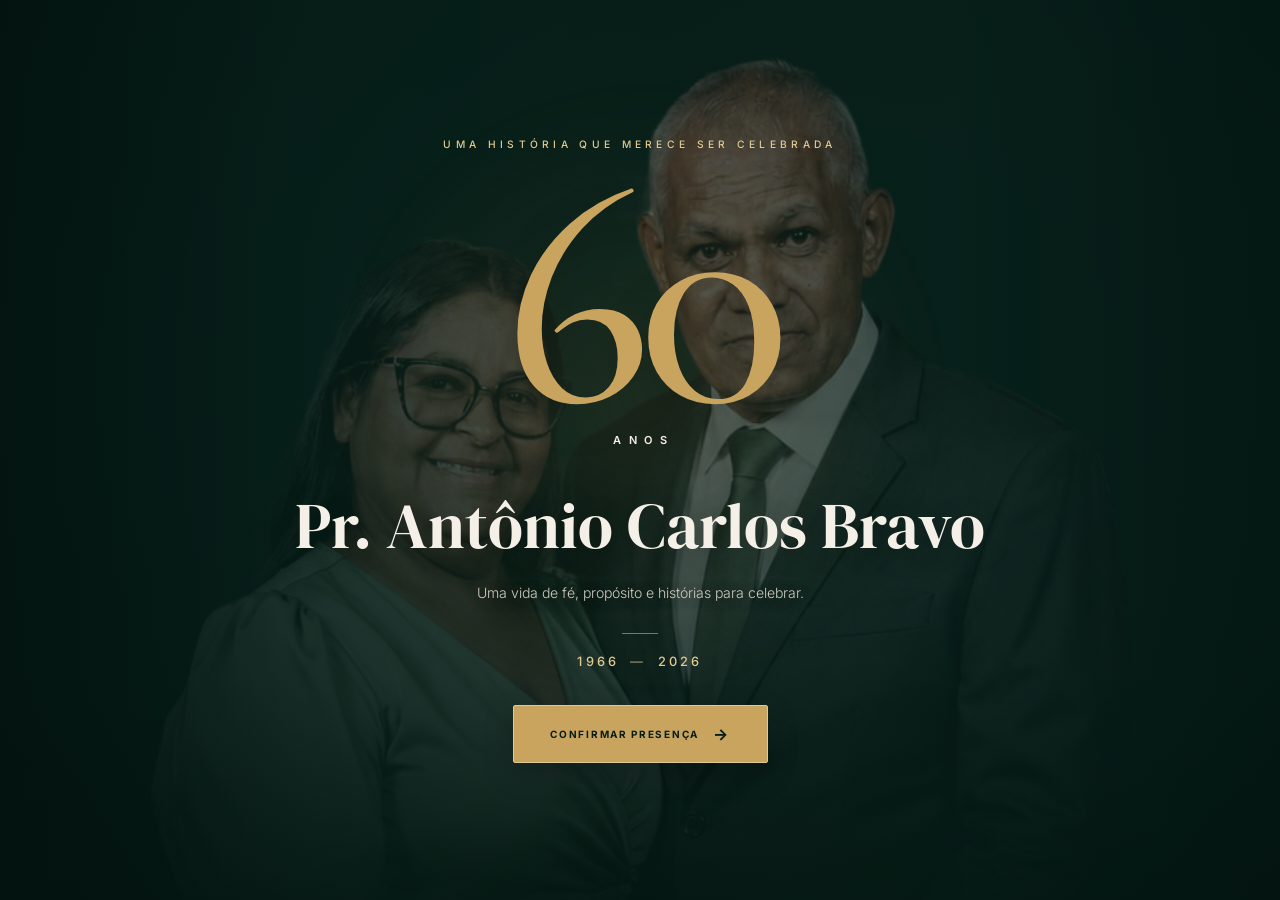
==== commit ae5f7a19: "Update index.html" ====
--- a/index.html
+++ b/index.html
@@ -103,18 +103,7 @@
   <span>Confirmar presença</span>
   <span class="arrow" aria-hidden="true">→</span>
 </a>
-    <!--
-      Na próxima etapa colocaremos aqui:
-
-      - convite
-      - data
-      - horário
-      - localização
-      - linha do tempo
-      - 20 anos em Sinop
-      - confirmação
-      - Pix
-    -->
+    
 
   </main>
 
--- a/style.css
+++ b/style.css
@@ -1,4 +1,7 @@
-/* RESET */
+/* =========================================================
+   RESET
+========================================================= */
+
 * {
   margin: 0;
   padding: 0;
@@ -9,8 +12,10 @@
   --verde-principal: #123b32;
   --verde-profundo: #071d18;
   --verde-preto: #04130f;
+
   --dourado: #c9a45f;
   --dourado-claro: #e1ca91;
+
   --marfim: #f5f0e7;
   --cinza-claro: #d1cac0;
 }
@@ -21,330 +26,393 @@
 
 body {
   min-height: 100%;
+
   background: var(--verde-profundo);
   color: var(--marfim);
+
   font-family: "Inter", sans-serif;
+
   -webkit-font-smoothing: antialiased;
   text-rendering: optimizeLegibility;
-}
-
-/* CAPA */
+
+  opacity: 1;
+
+  transition: opacity .5s ease;
+}
+
+body.page-leaving {
+  opacity: 0;
+  pointer-events: none;
+}
+
+
+/* =========================================================
+   CAPA
+========================================================= */
+
 .hero {
+  position: relative;
+
   width: 100%;
   min-height: 100vh;
   min-height: 100svh;
-  position: relative;
+
   display: flex;
   align-items: center;
   justify-content: center;
+
   overflow: hidden;
-  padding: max(45px, env(safe-area-inset-top))
-
+
+  padding:
+    max(45px, env(safe-area-inset-top))
     24px
-
     max(45px, env(safe-area-inset-bottom));
+
   text-align: center;
+
   isolation: isolate;
+
   background: var(--verde-profundo);
 }
 
+
 /* FOTO */
+
 .hero-photo {
   position: absolute;
   inset: 0;
+
   z-index: 0;
+
   background-image: url("assests/hero.png");
   background-size: cover;
   background-position: 65% 30%;
-  filter: saturate(0.62)
-    contrast(0.95)
-    brightness(0.72);
+
+  filter:
+    saturate(.65)
+    contrast(.95)
+    brightness(.76);
+
   transform: scale(1.02);
 }
 
-/* CAMADA VERDE SOBRE A FOTO EFEITO DE MEMÓRIA */
+
+/* OVERLAY */
+
 .hero-overlay {
   position: absolute;
   inset: 0;
+
   z-index: 1;
+
   pointer-events: none;
-  background: /* escurecimento lateral */
+
+  background:
     linear-gradient(
       90deg,
-
-      rgba(4, 24, 19, 0.95) 0%,
-
-      rgba(7, 35, 28, 0.74) 22%,
-
-      rgba(7, 35, 28, 0.42) 52%,
-
-      rgba(7, 35, 28, 0.50) 72%,
-
-      rgba(4, 24, 19, 0.90) 100%
+      rgba(4,24,19,.88) 0%,
+      rgba(7,35,28,.60) 25%,
+      rgba(7,35,28,.35) 52%,
+      rgba(7,35,28,.46) 75%,
+      rgba(4,24,19,.82) 100%
     ),
-
-    /* desaparecimento vertical */
     linear-gradient(
       180deg,
-
-      rgba(7, 29, 24, 0.35) 0%,
-
-      rgba(7, 29, 24, 0.42) 40%,
-
-      rgba(7, 29, 24, 0.72) 72%,
-
-      rgba(4, 19, 15, 0.98) 100%
+      rgba(7,29,24,.25) 0%,
+      rgba(7,29,24,.34) 45%,
+      rgba(7,29,24,.58) 75%,
+      rgba(4,19,15,.92) 100%
     );
 }
 
-/* VINHETA / MEMÓRIA */
+
+/* VINHETA */
+
 .hero::after {
   content: "";
+
   position: absolute;
   inset: 0;
+
   z-index: 2;
+
   pointer-events: none;
-  background: radial-gradient(
+
+  background:
+    radial-gradient(
       ellipse 72% 88% at 63% 42%,
-
-      transparent 18%,
-
-      rgba(2, 15, 12, 0.04) 42%,
-
-      rgba(2, 15, 12, 0.22) 65%,
-
-      rgba(2, 15, 12, 0.62) 100%
+      transparent 20%,
+      rgba(2,15,12,.03) 45%,
+      rgba(2,15,12,.16) 67%,
+      rgba(2,15,12,.48) 100%
     );
 }
 
-/* LUZ DOURADA */
+
+/* BRILHO DOURADO */
+
 .hero-glow {
   position: absolute;
-  z-index: -1;
+
   top: 10%;
   left: 50%;
+
+  z-index: 1;
+
   width: min(600px, 75vw);
   aspect-ratio: 1;
+
   transform: translateX(-50%);
+
   border-radius: 50%;
-  background: radial-gradient(
+
+  background:
+    radial-gradient(
       circle,
-
-      rgba(201, 164, 95, 0.16) 0%,
-
-      rgba(201, 164, 95, 0.07) 35%,
-
+      rgba(201,164,95,.13) 0%,
+      rgba(201,164,95,.05) 35%,
       transparent 70%
     );
+
   filter: blur(25px);
+
   pointer-events: none;
 }
 
+
 /* CONTEÚDO */
+
 .hero-content {
+  position: relative;
+
+  z-index: 3;
+
   width: 100%;
   max-width: 900px;
-  position: relative;
-  z-index: 2;
+
   display: flex;
   flex-direction: column;
   align-items: center;
-  animation: entrance
-
-    1.25s
-
-    cubic-bezier(.22, .61, .36, 1)
-
+
+  animation:
+    entrance
+    1.1s
+    cubic-bezier(.22,.61,.36,1)
     both;
 }
 
+
 /* TEXTO SUPERIOR */
+
 .eyebrow {
-  margin-bottom: clamp(
-    32px,
-    5vh,
-    50px
-  );
+  margin-bottom: clamp(30px, 5vh, 48px);
+
   color: var(--dourado-claro);
-  font-size: clamp(
-    9px,
-    0.8vw,
-    12px
-  );
+
+  font-size: clamp(9px, .8vw, 12px);
   font-weight: 500;
+
   line-height: 1.5;
-  letter-spacing: 0.42em;
+
+  letter-spacing: .42em;
+
   text-transform: uppercase;
 }
 
+
 /* 60 ANOS */
+
 .anniversary {
   display: flex;
   flex-direction: column;
   align-items: center;
-  margin-bottom: clamp(
-    32px,
-    5vh,
-    52px
-  );
+
+  margin-bottom: clamp(30px, 5vh, 48px);
 }
 
 .number {
   display: block;
-  font-family: "Cormorant Garamond",
-    serif;
-  font-size: clamp(
-    180px,
-    25vw,
-    330px
-  );
+
+  color: var(--dourado);
+
+  font-family: "Cormorant Garamond", serif;
+
+  font-size: clamp(180px, 25vw, 330px);
   font-weight: 500;
-  line-height: 0.63;
-  letter-spacing: -0.045em;
-  color: var(--dourado);
-  text-shadow: 0 15px 45px
-    rgba(0, 0, 0, 0.15);
+
+  line-height: .63;
+
+  letter-spacing: -.045em;
+
+  text-shadow:
+    0 15px 45px
+    rgba(0,0,0,.15);
 }
 
 .years {
   display: block;
-  margin-top: clamp(
-    32px,
-    4vh,
-    44px
-  );
-  padding-left: 0.7em;
+
+  margin-top: clamp(30px, 4vh, 42px);
+
+  padding-left: .7em;
+
   color: var(--marfim);
+
   font-size: 11px;
   font-weight: 600;
+
   line-height: 1;
-  letter-spacing: 0.7em;
+
+  letter-spacing: .7em;
+
   text-transform: uppercase;
 }
 
+
 /* NOME */
-h1 {
+
+.hero h1 {
   max-width: 950px;
-  margin-bottom: 22px;
+
+  margin-bottom: 20px;
+
+  color: var(--marfim);
+
   font-family: "DM Serif Display", serif;
+
   font-size: clamp(42px, 5vw, 76px);
   font-weight: 400;
+
   line-height: 1.08;
-  letter-spacing: 0;
-  color: var(--marfim);
-  text-shadow: 0 4px 30px rgba(0, 0, 0, 0.25);
-}
-
-/* FRASE */
+
+  text-shadow:
+    0 4px 30px
+    rgba(0,0,0,.24);
+}
+
+
+/* DESCRIÇÃO */
+
 .description {
   max-width: 520px;
+
   color: var(--cinza-claro);
-  font-size: clamp(
-    13px,
-    1.1vw,
-    16px
-  );
+
+  font-size: clamp(13px, 1.1vw, 16px);
   font-weight: 300;
+
   line-height: 1.8;
-  text-shadow: 0 2px 15px
-    rgba(0, 0, 0, 0.5);
-}
-
-/* PEQUENO DIVISOR */
+
+  text-shadow:
+    0 2px 15px
+    rgba(0,0,0,.35);
+}
+
+
+/* DIVISOR */
+
 .divider {
   width: 36px;
   height: 1px;
+
   margin: 27px 0 22px;
-  background: rgba(201, 164, 95, 0.65);
-}
-
-/* 1966 — 2026 */
+
+  background:
+    rgba(201,164,95,.65);
+}
+
+
+/* PERÍODO */
+
 .period {
   color: var(--dourado-claro);
-  font-size: clamp(
-    11px,
-    1vw,
-    14px
-  );
+
+  font-size: clamp(11px, 1vw, 14px);
   font-weight: 500;
+
   line-height: 1;
-  letter-spacing: 0.25em;
+
+  letter-spacing: .25em;
 }
 
 .period span {
   display: inline-block;
-  margin: 0
-
-    5px;
-  opacity: 0.65;
-}
-
-/* BOTÃO */
-.celebrate-button {
+
+  margin: 0 5px;
+
+  opacity: .65;
+}
+
+
+/* =========================================================
+   BOTÃO PRINCIPAL — CONFIRMAR PRESENÇA
+========================================================= */
+
+.confirm-button {
   display: inline-flex;
   align-items: center;
   justify-content: center;
-  gap: 13px;
-  margin-top: clamp(
-    28px,
-    4vh,
-    40px
-  );
-  padding: 14px
-
-    25px
-
-    14px
-
-    28px;
-  border: 1px solid
-
-    rgba(225, 202, 145, 0.58);
+
+  gap: 14px;
+
+  min-width: 255px;
+  min-height: 58px;
+
+  margin-top: clamp(28px, 4vh, 40px);
+
+  padding: 0 30px;
+
+  border: 1px solid var(--dourado-claro);
   border-radius: 2px;
-  background: rgba(201, 164, 95, 0.035);
-  color: var(--dourado-claro);
+
+  background: var(--dourado);
+
+  color: var(--verde-profundo);
+
   font-size: 10px;
-  font-weight: 500;
-  line-height: 1;
-  letter-spacing: 0.2em;
+  font-weight: 700;
+
+  letter-spacing: .17em;
+
   text-decoration: none;
   text-transform: uppercase;
-  backdrop-filter: blur(4px);
-  -webkit-backdrop-filter: blur(4px);
-  transition: color 0.35s ease,
-
-    background 0.35s ease,
-
-    border-color 0.35s ease,
-
-    transform 0.35s ease,
-
-    box-shadow 0.35s ease;
-}
-
-.celebrate-button:hover {
-  color: var(--verde-profundo);
+
+  box-shadow:
+    0 10px 30px
+    rgba(0,0,0,.24);
+
+  transition:
+    transform .3s ease,
+    background .3s ease,
+    box-shadow .3s ease;
+}
+
+.confirm-button:hover {
+  transform: translateY(-2px);
+
   background: var(--dourado-claro);
-  border-color: var(--dourado-claro);
-  transform: translateY(-3px);
-  box-shadow: 0 15px 40px
-
-    rgba(0, 0, 0, 0.18);
-}
-
-.arrow {
-  display: inline-block;
-  color: inherit;
-  font-size: 15px;
-  line-height: 1;
-  transition: transform 0.35s ease;
-}
-
-.celebrate-button:hover .arrow {
-  transform: translateY(3px);
-}
-
-/* ANIMAÇÃO DE ENTRADA */
+
+  box-shadow:
+    0 15px 38px
+    rgba(0,0,0,.30);
+}
+
+.confirm-button .arrow {
+  font-size: 16px;
+
+  transition:
+    transform .3s ease;
+}
+
+.confirm-button:hover .arrow {
+  transform: translateX(5px);
+}
+
+
+/* =========================================================
+   ANIMAÇÃO DA CAPA
+========================================================= */
+
 @keyframes entrance {
   from {
     opacity: 0;
@@ -357,17 +425,22 @@
   }
 }
 
+
 /* =========================================================
-   CONVITE — SEGUNDA SEÇÃO
+   CONVITE
 ========================================================= */
 
 .convite {
   position: relative;
+
   width: 100%;
 
-  padding: clamp(70px, 8vw, 105px) 24px;
+  padding:
+    clamp(70px, 8vw, 105px)
+    24px;
 
   overflow: hidden;
+
   text-align: center;
 
   color: var(--marfim);
@@ -382,12 +455,13 @@
 }
 
 
-/* brilho muito discreto */
+/* BRILHO */
 
 .convite::before {
   content: "";
 
   position: absolute;
+
   top: 5%;
   left: 50%;
 
@@ -401,7 +475,7 @@
   background:
     radial-gradient(
       circle,
-      rgba(201, 164, 95, 0.055),
+      rgba(201,164,95,.05),
       transparent 68%
     );
 
@@ -411,12 +485,11 @@
 }
 
 
-/* =========================================================
-   CONTEÚDO
-========================================================= */
+/* CONTEÚDO */
 
 .convite-content {
   position: relative;
+
   z-index: 1;
 
   width: min(100%, 1000px);
@@ -429,67 +502,56 @@
 }
 
 
-/* =========================================================
-   TEXTO
-========================================================= */
+/* LABEL */
 
 .convite-label {
   margin-bottom: 22px;
 
   color: var(--dourado-claro);
 
-  font-size: clamp(9px, 0.8vw, 11px);
+  font-size: clamp(9px, .8vw, 11px);
   font-weight: 500;
+
   line-height: 1.6;
 
-  letter-spacing: 0.35em;
+  letter-spacing: .35em;
 
   text-transform: uppercase;
 }
 
+
+/* TÍTULO */
 
 .convite h2 {
   max-width: 680px;
 
   margin-bottom: 16px;
 
-  font-family:
-    "Cormorant Garamond",
-    serif;
-
-  font-size:
-    clamp(34px, 4vw, 48px);
-
+  color: var(--marfim);
+
+  font-family: "Cormorant Garamond", serif;
+
+  font-size: clamp(34px, 4vw, 48px);
   font-weight: 500;
 
   line-height: 1.08;
 
-  letter-spacing: -0.015em;
-
-  color: var(--marfim);
-}
-
+  letter-spacing: -.015em;
+}
+
+
+/* TEXTO */
 
 .convite-texto {
   max-width: 560px;
 
   color: var(--cinza-claro);
 
-  font-size:
-    clamp(13px, 1.1vw, 15px);
-
+  font-size: clamp(13px, 1.1vw, 15px);
   font-weight: 300;
 
   line-height: 1.7;
 }
-
-
-/* linha antiga desativada */
-
-.convite-linha {
-  display: none;
-}
-
 
 .convite-destaque {
   max-width: 650px;
@@ -499,32 +561,24 @@
 
   color: var(--dourado-claro);
 
-  font-family:
-    "Cormorant Garamond",
-    serif;
-
-  font-size:
-    clamp(21px, 2.3vw, 29px);
-
+  font-family: "Cormorant Garamond", serif;
+
+  font-size: clamp(21px, 2.3vw, 29px);
   font-weight: 500;
 
   line-height: 1.3;
 }
-
 
 .convite-final {
   max-width: 600px;
 
   color: var(--cinza-claro);
 
-  font-size:
-    clamp(12px, 1vw, 14px);
-
+  font-size: clamp(12px, 1vw, 14px);
   font-weight: 300;
 
   line-height: 1.7;
 }
-
 
 .convite-final strong {
   color: var(--marfim);
@@ -542,8 +596,7 @@
 
   width: min(100%, 900px);
 
-  margin-top:
-    clamp(38px, 5vw, 55px);
+  margin-top: clamp(38px, 5vw, 55px);
 
   padding: 48px 40px;
 
@@ -558,38 +611,18 @@
 
   border-left:
     1px solid
-    rgba(201, 164, 95, 0.16);
+    rgba(201,164,95,.16);
 
   border-right:
     1px solid
-    rgba(201, 164, 95, 0.16);
+    rgba(201,164,95,.16);
 
   background:
-    rgba(255, 255, 255, 0.012);
-
-  transition:
-    background 0.45s ease,
-    border-color 0.45s ease,
-    box-shadow 0.45s ease;
-}
-
-
-.event-frame:hover {
-  background:
-    rgba(255, 255, 255, 0.018);
-
-  border-color:
-    rgba(201, 164, 95, 0.28);
-
-  box-shadow:
-    0 25px 70px
-    rgba(0, 0, 0, 0.10);
-}
-
-
-/* =========================================================
-   LINHAS DOURADAS
-========================================================= */
+    rgba(255,255,255,.012);
+}
+
+
+/* LINHAS */
 
 .frame-line {
   position: absolute;
@@ -599,32 +632,27 @@
   width: 72%;
   height: 1px;
 
-  transform:
-    translateX(-50%);
+  transform: translateX(-50%);
 
   background:
     linear-gradient(
       90deg,
       transparent,
-      rgba(201, 164, 95, 0.60),
+      rgba(201,164,95,.60),
       transparent
     );
 }
 
-
 .frame-top {
   top: 0;
 }
 
-
 .frame-bottom {
   bottom: 0;
 }
 
 
-/* =========================================================
-   COLUNAS
-========================================================= */
+/* COLUNAS */
 
 .event-column {
   position: relative;
@@ -632,24 +660,14 @@
   min-height: 150px;
 
   display: flex;
-
   flex-direction: column;
-
   align-items: center;
   justify-content: center;
 
-  cursor: default;
-
-  transform: scale(1);
-
   transition:
-    transform 0.45s
-      cubic-bezier(.22, .61, .36, 1),
-    opacity 0.35s ease;
-}
-
-
-/* divisores */
+    transform .3s ease,
+    opacity .3s ease;
+}
 
 .event-column:not(:last-child)::after {
   content: "";
@@ -666,88 +684,54 @@
     linear-gradient(
       180deg,
       transparent,
-      rgba(201, 164, 95, 0.28),
+      rgba(201,164,95,.28),
       transparent
     );
 }
 
 
-/* =========================================================
-   INTERATIVIDADE
-========================================================= */
+/* INTERAÇÃO MAIS SUAVE */
 
 .event-frame:hover
 .event-column:not(:hover) {
-  opacity: 0.48;
-
-  transform:
-    scale(0.96);
-}
-
+  opacity: .72;
+}
 
 .event-column:hover {
-  z-index: 3;
-
-  opacity: 1;
-
-  transform:
-    scale(1.08);
-}
-
-
-.event-date:hover {
-  transform:
-    scale(1.11);
-}
-
-
-/* =========================================================
-   DATA
-========================================================= */
+  transform: translateY(-3px);
+}
+
+
+/* DATA */
 
 .event-number {
   display: block;
 
   color: var(--dourado);
 
-  font-family:
-    "Cormorant Garamond",
-    serif;
-
-  font-size:
-    clamp(
-      74px,
-      8vw,
-      108px
-    );
-
+  font-family: "Cormorant Garamond", serif;
+
+  font-size: clamp(74px, 8vw, 108px);
   font-weight: 500;
 
-  line-height: 0.75;
-
-  transition:
-    color 0.4s ease,
-    text-shadow 0.4s ease;
-}
-
+  line-height: .75;
+  font-size: 40px;
+  line-height: .68;
+}
 
 .event-month {
   margin-top: 20px;
 
   color: var(--marfim);
 
-  font-family:
-    "Cormorant Garamond",
-    serif;
+  font-family: "Cormorant Garamond", serif;
 
   font-size: 25px;
 
+  margin-top: 6px;
+  font-size: 15px;
   line-height: 1;
-
-  transition:
-    color 0.4s ease;
-}
-
+}
 
 .event-year {
   margin-top: 8px;
@@ -755,148 +739,113 @@
   color: var(--dourado-claro);
 
   font-size: 10px;
-
   font-weight: 500;
-
-  letter-spacing: 0.3em;
-}
-
-
-.event-date:hover
-.event-number {
-  color: var(--dourado-claro);
-
-  text-shadow:
-    0 10px 35px
-    rgba(201, 164, 95, 0.16);
-}
-
-
-.event-date:hover
-.event-month {
-  color: var(--dourado-claro);
-}
-
-
-/* =========================================================
-   HORÁRIO
-========================================================= */
+  margin-top: 4px;
+
+  letter-spacing: .3em;
+  font-size: 6px;
+  letter-spacing: .26em;
+}
+
+
+/* HORÁRIO */
 
 .event-small {
   margin-bottom: 13px;
+/* SÁBADO */
 
   color: var(--dourado-claro);
+.event-time .event-small {
+  margin-bottom: 2px;
 
   font-size: 9px;
-
   font-weight: 500;
+  font-size: 6px;
+  letter-spacing: .22em;
+}
 
   line-height: 1;
 
-  letter-spacing: 0.28em;
+  letter-spacing: .28em;
+/* 19h */
 
   text-transform: uppercase;
-}
-
+.event-time strong {
+  font-size: 38px;
+  line-height: .9;
+}
 
 .event-time strong {
   color: var(--marfim);
 
-  font-family:
-    "Cormorant Garamond",
-    serif;
-
-  font-size:
-    clamp(
-      54px,
-      6vw,
-      74px
-    );
-
+  font-family: "Cormorant Garamond", serif;
+/* CELEBRAÇÃO */
+
+  font-size: clamp(54px, 6vw, 74px);
   font-weight: 500;
+.event-place .event-small {
+  margin-bottom: 3px;
 
   line-height: 1;
-
-  transition:
-    color 0.4s ease,
-    text-shadow 0.4s ease;
-}
-
-
-.event-time:hover strong {
-  color: var(--dourado);
-
-  text-shadow:
-    0 10px 35px
-    rgba(201, 164, 95, 0.14);
-}
-
-
-/* =========================================================
-   LOCAL
-========================================================= */
+  font-size: 6px;
+  letter-spacing: .22em;
+}
+
+
+/* LOCAL */
+/* ÁGUAS CLARAS */
 
 .event-place h3 {
   margin-bottom: 8px;
 
   color: var(--marfim);
 
-  font-family:
-    "Cormorant Garamond",
-    serif;
-
-  font-size:
-    clamp(
-      28px,
-      3vw,
-      38px
-    );
-
+  font-family: "Cormorant Garamond", serif;
+
+  font-size: clamp(28px, 3vw, 38px);
   font-weight: 500;
+  margin-bottom: 4px;
 
   line-height: 1.1;
-
-  transition:
-    color 0.4s ease;
-}
-
-
-.event-place:hover h3 {
-  color: var(--dourado-claro);
-}
-
+  font-size: 18px;
+  line-height: 1;
+}
 
 .event-place > p {
   color: var(--cinza-claro);
 
   font-size: 12px;
-
   font-weight: 300;
+/* SINOP — MT */
 
   line-height: 1.6;
-}
-
-
-.event-place
+.event-place > p {
+  font-size: 8px;
+  line-height: 1.3;
+}
+
 .event-location {
   max-width: 210px;
 
   margin-top: 13px;
+/* TEXTO SECUNDÁRIO */
 
   color:
-    rgba(209, 202, 192, 0.72);
+    rgba(209,202,192,.72);
 
   font-size: 10px;
 
   line-height: 1.5;
-
-  letter-spacing: 0.04em;
-}
-
-
-/* =========================================================
-   MAPA
-========================================================= */
+.event-location {
+  margin-top: 7px;
+
+  letter-spacing: .04em;
+  font-size: 7px;
+  line-height: 1.3;
+}
+
+
+/* MAPA */
 
 .map-pin {
   width: 36px;
@@ -905,49 +854,39 @@
   margin-top: 14px;
 
   display: inline-flex;
-
   align-items: center;
   justify-content: center;
 
   border:
     1px solid
-    rgba(201, 164, 95, 0.20);
+    rgba(201,164,95,.20);
 
   border-radius: 50%;
 
   text-decoration: none;
 
-  opacity: 0.7;
+  opacity: .75;
 
   transition:
-    opacity 0.35s ease,
-    border-color 0.35s ease,
-    background 0.35s ease,
-    transform 0.35s ease;
-}
-
+    opacity .3s ease,
+    transform .3s ease,
+    border-color .3s ease;
+}
 
 .map-pin svg {
   width: 15px;
   height: 15px;
 
-  fill:
-    var(--dourado-claro);
-}
-
+  fill: var(--dourado-claro);
+}
 
 .map-pin:hover {
   opacity: 1;
 
-  transform:
-    translateY(-3px)
-    scale(1.06);
+  transform: translateY(-2px);
 
   border-color:
-    rgba(201, 164, 95, 0.65);
-
-  background:
-    rgba(201, 164, 95, 0.06);
+    rgba(201,164,95,.65);
 }
 
 
@@ -960,28 +899,23 @@
   .event-frame {
     max-width: 520px;
 
-    padding:
-      34px 26px;
+    padding: 34px 26px;
 
     grid-template-columns:
       1fr 1fr;
 
     gap: 0;
   }
-
-
-  /* data e horário lado a lado */
 
   .event-date,
   .event-time {
     min-height: 145px;
 
     padding:
-      15px 10px 28px;
-  }
-
-
-  /* local abaixo */
+      15px
+      10px
+      28px;
+  }
 
   .event-place {
     grid-column:
@@ -990,18 +924,14 @@
     min-height: auto;
 
     padding:
-      32px 10px 8px;
-  }
-
-
-  /* remove divisores desktop */
+      32px
+      10px
+      8px;
+  }
 
   .event-column:not(:last-child)::after {
     display: none;
   }
-
-
-  /* divisor entre data e horário */
 
   .event-time::before {
     content: "";
@@ -1018,13 +948,10 @@
       linear-gradient(
         180deg,
         transparent,
-        rgba(201, 164, 95, 0.28),
+        rgba(201,164,95,.28),
         transparent
       );
   }
-
-
-  /* linha antes do local */
 
   .event-place::before {
     content: "";
@@ -1041,10 +968,11 @@
       linear-gradient(
         90deg,
         transparent,
-        rgba(201, 164, 95, 0.28),
+        rgba(201,164,95,.28),
         transparent
       );
   }
+
 }
 
 
@@ -1053,6 +981,198 @@
 ========================================================= */
 
 @media (max-width: 600px) {
+
+  /* FOTO MAIS VISÍVEL */
+
+  .hero-photo {
+    background-position: 60% center;
+
+    filter:
+      saturate(.78)
+      contrast(.98)
+      brightness(.96);
+
+    transform: scale(1.01);
+  }
+
+
+  /* VERDE MAIS TRANSPARENTE */
+
+  .hero-overlay {
+    background:
+      linear-gradient(
+        180deg,
+        rgba(7, 29, 24, .08) 0%,
+        rgba(7, 29, 24, .12) 32%,
+        rgba(7, 29, 24, .25) 64%,
+        rgba(4, 19, 15, .62) 100%
+      );
+  }
+
+
+  /* VINHETA MAIS LEVE */
+
+  .hero::after {
+    background:
+      radial-gradient(
+        ellipse 92% 80% at 60% 42%,
+        transparent 18%,
+        rgba(2, 15, 12, .02) 48%,
+        rgba(2, 15, 12, .08) 72%,
+        rgba(2, 15, 12, .25) 100%
+      );
+  }
+
+
+  /* TEXTO SUPERIOR */
+
+  .eyebrow {
+    margin-bottom: 30px;
+  }
+
+
+
+  /* TEXTO SUPERIOR */
+
+  .eyebrow {
+    max-width: 330px;
+
+    margin-bottom: 30px;
+
+    font-size: 8px;
+    line-height: 1.5;
+
+    letter-spacing: .34em;
+  }
+
+
+  /* =========================================================
+     60 ANOS
+     - mais abaixo
+     - ANOS vertical do lado direito
+  ========================================================= */
+
+   .anniversary {
+    position: relative;
+
+    display: block;
+
+    /* largura fica apenas em volta do 60 */
+    width: fit-content;
+
+    /*
+      O número desce visualmente,
+      mas não empurra o nome demais.
+    */
+    transform: translateY(72px);
+
+    margin:
+      -5px auto
+      68px;
+  }
+
+
+  .number {
+    display: block;
+
+    font-size:
+      clamp(135px, 40vw, 168px);
+
+    line-height: .62;
+
+    letter-spacing: -.045em;
+  }
+
+
+  /* ANOS NA LATERAL DIREITA */
+
+  .years {
+    position: absolute;
+
+    left: calc(100% + 8px);
+    top: 51%;
+
+    margin: 0;
+    padding: 0;
+
+    color: var(--marfim);
+
+    font-size: 8px;
+    font-weight: 600;
+
+    line-height: 1;
+
+    letter-spacing: .28em;
+
+    writing-mode: vertical-rl;
+
+    transform:
+      translateY(-50%)
+      rotate(180deg);
+  }
+
+
+  /* NOME */
+
+  .hero h1 {
+    max-width: 355px;
+
+    margin-bottom: 16px;
+
+    font-size:
+      clamp(39px, 10.8vw, 52px);
+
+    line-height: 1.02;
+  }
+
+
+  /* DESCRIÇÃO */
+
+  .description {
+    max-width: 340px;
+
+    font-size: 12px;
+
+    line-height: 1.55;
+  }
+
+
+  /* LINHA */
+
+  .divider {
+    margin:
+      22px
+      0
+      18px;
+  }
+
+
+  /* 1966 — 2026 */
+
+  .period {
+    font-size: 11px;
+
+    letter-spacing: .23em;
+  }
+
+
+  /* BOTÃO */
+
+  .confirm-button {
+    width: min(320px, 100%);
+
+    min-height: 60px;
+
+    margin-top: 28px;
+
+    font-size: 9px;
+
+    letter-spacing: .16em;
+  }
+
+}
+
+  /* CONVITE */
 
   .convite {
     padding:
@@ -1061,12 +1181,10 @@
       45px;
   }
 
-
   .convite-content {
     width: 100%;
   }
 
-
   .convite-label {
     max-width: 300px;
 
@@ -1076,25 +1194,15 @@
 
     line-height: 1.55;
 
-    letter-spacing: 0.27em;
-  }
-
+    letter-spacing: .27em;
+  }
 
   .convite h2 {
-    max-width: 330px;
-
-    margin-bottom: 14px;
-
-    font-size:
-      clamp(
-        31px,
-        8.5vw,
-        39px
-      );
-
-    line-height: 1.08;
-  }
-
+  max-width: 330px;
+
+  font-size: 30px;
+  line-height: 1.02;
+}
 
   .convite-texto {
     max-width: 315px;
@@ -1104,215 +1212,143 @@
     line-height: 1.65;
   }
 
-
-  .convite-destaque {
-    max-width: 330px;
-
-    margin-top: 23px;
-    margin-bottom: 8px;
-
-    font-size: 22px;
-
-    line-height: 1.3;
-  }
-
-
-  .convite-final {
-    max-width: 320px;
-
-    font-size: 12px;
-
-    line-height: 1.65;
-  }
-
-
-  /* quadro */
-
-  .event-frame {
-    width: 100%;
-    max-width: 390px;
-
-    margin-top: 36px;
-
-    padding:
-      29px
-      18px
-      27px;
-
-    grid-template-columns:
-      1fr 1fr;
-
-    border-left-color:
-      rgba(201, 164, 95, 0.12);
-
-    border-right-color:
-      rgba(201, 164, 95, 0.12);
-  }
-
-
-  .event-date,
-  .event-time {
-    min-height: 130px;
-
-    padding:
-      10px
-      7px
-      25px;
-  }
-
-
-  .event-place {
-    padding:
-      28px
-      8px
-      5px;
-  }
-
-
-  /* data */
-
-  .event-number {
-    font-size:
-      clamp(
-        70px,
-        22vw,
-        86px
-      );
-  }
-
-
-  .event-month {
-    margin-top: 14px;
-
-    font-size: 21px;
-  }
-
-
-  .event-year {
-    margin-top: 7px;
-
-    font-size: 8px;
-
-    letter-spacing: 0.25em;
-  }
-
-
-  /* horário */
-
-  .event-small {
-    margin-bottom: 10px;
-
-    font-size: 8px;
-  }
-
-
-  .event-time strong {
-    font-size:
-      clamp(
-        46px,
-        15vw,
-        56px
-      );
-  }
-
-
-  /* local */
-
-  .event-place h3 {
-    margin-bottom: 6px;
-
-    font-size: 30px;
-  }
-
-
-  .event-place > p {
-    font-size: 11px;
-  }
-
-
-  .event-place
-  .event-location {
-    margin-top: 10px;
-
-    font-size: 9px;
-  }
-
-
-  .map-pin {
-    width: 34px;
-    height: 34px;
-
-    margin-top: 12px;
-  }
-}
-
+.convite-destaque {
+  margin-top: 18px;
+
+  font-size: 18px;
+  line-height: 1.2;
+}
+
+.convite-final {
+  font-size: 10.5px;
+  line-height: 1.45;
+}
+
+  /* EVENTO */
+
+.event-frame {
+  display: grid;
+  grid-template-columns: 1fr 1fr;
+
+  width: 100%;
+  max-width: 330px;
+
+  margin: 22px auto 0;
+  padding: 0;
+
+  gap: 0;
+}
+
+
+/* DATA + HORÁRIO */
+
+.event-date,
+.event-time {
+  min-height: 82px;
+  padding: 10px 6px;
+}
+
+.event-time {
+  border-left:
+    1px solid rgba(215, 173, 89, .14);
+}
+
+
+/* DATA */
+
+.event-number {
+  font-size: 43px;
+  line-height: .65;
+}
+
+.event-month {
+  margin-top: 7px;
+  font-size: 16px;
+}
+
+.event-year {
+  margin-top: 4px;
+  font-size: 6px;
+}
+
+
+/* HORÁRIO */
+
+.event-small {
+  margin-bottom: 5px;
+
+  font-size: 6px;
+  letter-spacing: .22em;
+}
+
+.event-time strong {
+  font-size: 39px;
+  line-height: .9;
+}
+
+
+/* LOCAL */
+
+.event-place {
+  grid-column: 1 / -1;
+
+  min-height: auto;
+
+  padding: 10px 8px 11px;
+
+  border-top:
+    1px solid rgba(215, 173, 89, .14);
+}
+
+.event-place h3 {
+  margin-bottom: 3px;
+
+  font-size: 19px;
+  line-height: 1;
+}
+
+.event-place > p {
+  font-size: 8px;
+}
+
+.event-location {
+  display: none;
+}
+
+
+/* PIN */
+
+.map-pin {
+  width: 23px;
+  height: 23px;
+
+  margin-top: 6px;
+}
+
+.map-pin svg {
+  width: 9px;
+  height: 9px;
 
 /* =========================================================
-   DISPOSITIVOS TOUCH
+   TOUCH
 ========================================================= */
 
 @media (hover: none) {
 
-  .event-frame:hover {
-    background:
-      rgba(255, 255, 255, 0.012);
-
-    border-color:
-      rgba(201, 164, 95, 0.16);
-
-    box-shadow: none;
-  }
-
-
   .event-frame:hover
-  .event-column:not(:hover),
-
-  .event-column:hover,
-
-  .event-date:hover {
+  .event-column:not(:hover) {
     opacity: 1;
-
+  }
+
+  .event-column:hover {
     transform: none;
   }
 
-
-  .event-date:hover
-  .event-number,
-
-  .event-date:hover
-  .event-month,
-
-  .event-time:hover strong,
-
-  .event-place:hover h3 {
-    color: inherit;
-
-    text-shadow: none;
-  }
 }
 
 
 /* =========================================================
-   TRANSIÇÃO PARA A PRÓXIMA PÁGINA
-========================================================= */
-
-body {
-  opacity: 1;
-
-  transition:
-    opacity 0.5s ease;
-}
-
-
-body.page-leaving {
-  opacity: 0;
-
-  pointer-events: none;
-}
-
-
-/* =========================================================
-   ACESSIBILIDADE — REDUZIR MOVIMENTO
+   ACESSIBILIDADE
 ========================================================= */
 
 @media (prefers-reduced-motion: reduce) {
@@ -1321,26 +1357,14 @@
     scroll-behavior: auto;
   }
 
-
-  body {
+  body,
+  .hero-content,
+  .confirm-button,
+  .confirm-button .arrow,
+  .event-column,
+  .map-pin {
+    animation: none;
     transition: none;
   }
 
-
-  .hero-content {
-    animation: none;
-  }
-
-
-  .celebrate-button,
-  .arrow,
-  .event-frame,
-  .event-column,
-  .event-number,
-  .event-month,
-  .event-time strong,
-  .event-place h3,
-  .map-pin {
-    transition: none;
-  }
-}
+}
